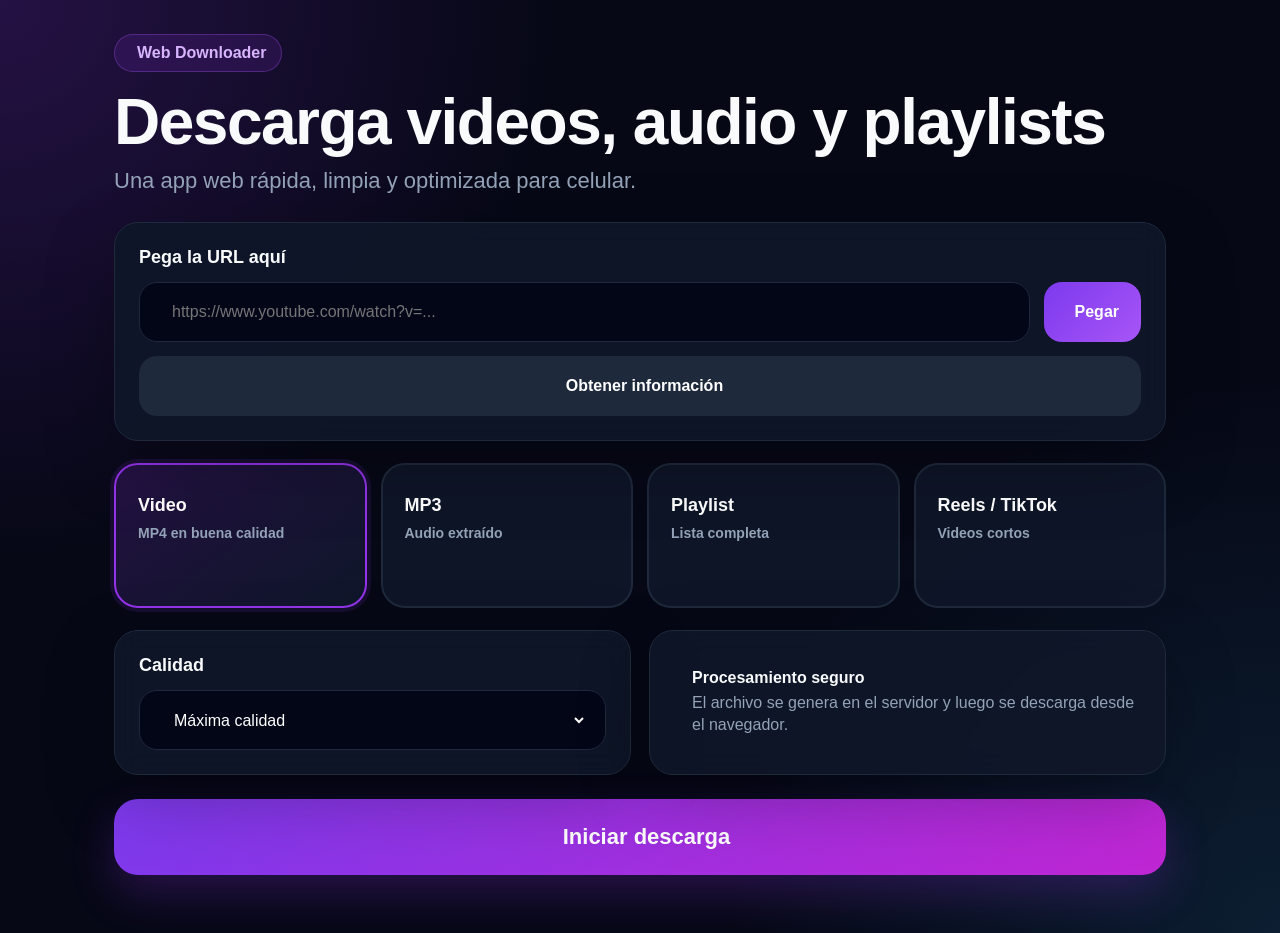
==== templates/index.html @ 56d2d72f "Add initial project structure with Flask, SocketIO, and eventlet support; implement video download f" ====
<!DOCTYPE html>
<html lang="es">
<head>
  <meta charset="UTF-8" />
  <meta name="viewport" content="width=device-width, initial-scale=1.0" />
  <title>MediaDrop</title>

  <link rel="stylesheet" href="/static/style.css" />

  <script src="https://unpkg.com/lucide@latest"></script>
  <script src="https://cdn.socket.io/4.7.5/socket.io.min.js"></script>
</head>

<body>
  <main class="app">
    <section class="hero">
      <div class="badge">
        <i data-lucide="zap"></i>
        Web Downloader
      </div>

      <h1>Descarga videos, audio y playlists</h1>
      <p>Una app web rápida, limpia y optimizada para celular.</p>
    </section>

    <section class="panel">
      <label>Pega la URL aquí</label>

      <div class="input-row">
        <div class="url-box">
          <i data-lucide="link"></i>
          <input id="url" type="text" placeholder="https://www.youtube.com/watch?v=..." />
        </div>

        <button class="paste-btn" onclick="pasteUrl()">
          <i data-lucide="clipboard"></i>
          Pegar
        </button>
      </div>

      <button class="preview-btn" onclick="loadInfo()">
        <i data-lucide="search"></i>
        Obtener información
      </button>
    </section>

    <section id="preview" class="preview hidden">
      <img id="thumbnail" src="" alt="Miniatura" />

      <div class="preview-info">
        <h2 id="videoTitle">Título del video</h2>

        <div class="meta">
          <span>
            <i data-lucide="user"></i>
            <span id="uploader">Canal</span>
          </span>

          <span>
            <i data-lucide="clock"></i>
            <span id="duration">Duración</span>
          </span>
        </div>
      </div>
    </section>

    <section class="types">
      <button class="type active" data-type="video">
        <i data-lucide="video"></i>
        <strong>Video</strong>
        <span>MP4 en buena calidad</span>
      </button>

      <button class="type" data-type="mp3">
        <i data-lucide="music"></i>
        <strong>MP3</strong>
        <span>Audio extraído</span>
      </button>

      <button class="type" data-type="playlist">
        <i data-lucide="list-video"></i>
        <strong>Playlist</strong>
        <span>Lista completa</span>
      </button>

      <button class="type" data-type="reels">
        <i data-lucide="smartphone"></i>
        <strong>Reels / TikTok</strong>
        <span>Videos cortos</span>
      </button>
    </section>

    <section class="settings-grid">
      <div class="panel small">
        <label>Calidad</label>

        <div class="select-wrap">
          <i data-lucide="sliders-horizontal"></i>
          <select id="quality">
            <option value="best">Máxima calidad</option>
            <option value="1080p">1080p</option>
            <option value="720p">720p</option>
            <option value="480p">480p</option>
          </select>
        </div>
      </div>

      <div class="panel small trust">
        <i data-lucide="shield-check"></i>
        <div>
          <strong>Procesamiento seguro</strong>
          <span>El archivo se genera en el servidor y luego se descarga desde el navegador.</span>
        </div>
      </div>
    </section>

    <button id="downloadBtn" class="download" onclick="startDownload()">
      <i data-lucide="download"></i>
      Iniciar descarga
    </button>

    <section id="progressBox" class="progress-box hidden">
      <div class="loader-ring">
        <svg viewBox="0 0 120 120">
          <circle class="bg" cx="60" cy="60" r="52"></circle>
          <circle id="ringProgress" class="progress" cx="60" cy="60" r="52"></circle>
        </svg>

        <span id="progressText">0%</span>
      </div>

      <div class="progress-content">
        <h3 id="statusText">Preparando descarga...</h3>

        <div class="bar">
          <div id="progressFill"></div>
        </div>

        <div class="download-stats">
          <span id="speedText">Velocidad: --</span>
          <span id="etaText">ETA: --</span>
        </div>
      </div>
    </section>

    <a id="downloadLink" class="download-link hidden" href="#">
      <i data-lucide="file-down"></i>
      Descargar archivo listo
    </a>
  </main>

  <script src="/static/script.js"></script>
</body>
</html>
---- static/style.css ----
* {
  box-sizing: border-box;
}

:root {
  --bg: #060816;
  --panel: #0f172a;
  --panel-2: #111827;
  --border: #1e293b;
  --text: #f8fafc;
  --muted: #94a3b8;
  --purple: #9333ea;
  --purple-2: #a855f7;
  --green: #22c55e;
  --pink: #ec4899;
  --blue: #38bdf8;
  --orange: #f59e0b;
}

body {
  margin: 0;
  min-height: 100vh;
  color: var(--text);
  font-family: -apple-system, BlinkMacSystemFont, "Segoe UI", sans-serif;
  background:
    radial-gradient(circle at top left, rgba(147, 51, 234, 0.22), transparent 35%),
    radial-gradient(circle at bottom right, rgba(56, 189, 248, 0.12), transparent 35%),
    var(--bg);
}

.app {
  width: min(1120px, 100%);
  margin: 0 auto;
  padding: 34px;
}

.hero {
  margin-bottom: 28px;
}

.badge {
  display: inline-flex;
  align-items: center;
  gap: 8px;
  color: #d8b4fe;
  background: rgba(147, 51, 234, 0.14);
  border: 1px solid rgba(168, 85, 247, 0.32);
  padding: 9px 14px;
  border-radius: 999px;
  font-weight: 800;
  margin-bottom: 18px;
}

.badge svg {
  width: 18px;
  height: 18px;
}

.hero h1 {
  font-size: clamp(34px, 7vw, 64px);
  line-height: 1;
  margin: 0 0 14px;
  letter-spacing: -1.5px;
}

.hero p {
  margin: 0;
  color: var(--muted);
  font-size: clamp(17px, 3vw, 22px);
}

.panel {
  background: rgba(15, 23, 42, 0.88);
  border: 1px solid var(--border);
  border-radius: 24px;
  padding: 24px;
  box-shadow: 0 24px 70px rgba(0, 0, 0, 0.26);
  backdrop-filter: blur(14px);
}

label {
  display: block;
  font-weight: 900;
  font-size: 18px;
  margin-bottom: 14px;
}

.input-row {
  display: grid;
  grid-template-columns: 1fr auto;
  gap: 14px;
}

.url-box,
.select-wrap {
  display: flex;
  align-items: center;
  gap: 12px;
  background: #020617;
  border: 1px solid var(--border);
  border-radius: 18px;
  padding: 0 18px;
  height: 60px;
}

.url-box svg,
.select-wrap svg {
  width: 22px;
  height: 22px;
  color: var(--muted);
  flex-shrink: 0;
}

input,
select {
  width: 100%;
  height: 100%;
  background: transparent;
  color: white;
  border: none;
  outline: none;
  font-size: 16px;
}

select {
  cursor: pointer;
}

button {
  border: none;
  color: white;
  cursor: pointer;
  font-weight: 900;
  transition: 0.2s ease;
}

button:hover {
  transform: translateY(-1px);
}

.paste-btn,
.preview-btn {
  display: inline-flex;
  align-items: center;
  justify-content: center;
  gap: 9px;
  border-radius: 18px;
  background: linear-gradient(135deg, #7c3aed, #a855f7);
  padding: 0 22px;
  min-height: 60px;
  font-size: 16px;
}

.preview-btn {
  width: 100%;
  margin-top: 14px;
  background: #1e293b;
}

.preview-btn:hover {
  background: #334155;
}

.preview {
  display: grid;
  grid-template-columns: 260px 1fr;
  gap: 22px;
  align-items: center;
  margin-top: 22px;
  margin-bottom: 22px;
  background: rgba(15, 23, 42, 0.88);
  border: 1px solid var(--border);
  border-radius: 24px;
  padding: 18px;
  animation: fadeUp 0.35s ease;
}

.preview img {
  width: 100%;
  aspect-ratio: 16 / 9;
  object-fit: cover;
  border-radius: 18px;
  background: #020617;
}

.preview h2 {
  font-size: clamp(22px, 4vw, 34px);
  line-height: 1.1;
  margin: 0 0 16px;
}

.meta {
  display: flex;
  flex-wrap: wrap;
  gap: 12px;
}

.meta span {
  display: inline-flex;
  align-items: center;
  gap: 8px;
  color: #cbd5e1;
  background: #111827;
  border: 1px solid var(--border);
  padding: 9px 12px;
  border-radius: 999px;
}

.meta svg {
  width: 17px;
  height: 17px;
}

.types {
  display: grid;
  grid-template-columns: repeat(4, 1fr);
  gap: 14px;
  margin: 22px 0;
}

.type {
  min-height: 145px;
  border-radius: 24px;
  background: rgba(15, 23, 42, 0.9);
  border: 2px solid var(--border);
  padding: 22px;
  text-align: left;
  display: flex;
  flex-direction: column;
  gap: 8px;
}

.type svg {
  width: 34px;
  height: 34px;
  color: var(--purple-2);
  margin-bottom: 8px;
}

.type strong {
  font-size: 18px;
}

.type span {
  color: var(--muted);
  font-size: 14px;
  line-height: 1.35;
}

.type.active {
  border-color: var(--purple);
  background: linear-gradient(145deg, rgba(147, 51, 234, 0.2), rgba(15, 23, 42, 0.95));
  box-shadow: 0 0 0 4px rgba(147, 51, 234, 0.12);
}

.settings-grid {
  display: grid;
  grid-template-columns: 1fr 1fr;
  gap: 18px;
}

.panel.small {
  margin: 0;
}

.trust {
  display: flex;
  align-items: center;
  gap: 18px;
}

.trust > svg {
  width: 42px;
  height: 42px;
  color: var(--green);
  flex-shrink: 0;
}

.trust strong,
.trust span {
  display: block;
}

.trust span {
  color: var(--muted);
  margin-top: 5px;
  line-height: 1.4;
}

.download {
  width: 100%;
  height: 76px;
  margin: 24px 0;
  border-radius: 24px;
  background: linear-gradient(135deg, #7c3aed, #c026d3);
  font-size: 22px;
  display: flex;
  align-items: center;
  justify-content: center;
  gap: 13px;
  box-shadow: 0 18px 45px rgba(147, 51, 234, 0.24);
}

.download:disabled {
  opacity: 0.68;
  cursor: not-allowed;
  transform: none;
}

.download svg {
  width: 27px;
  height: 27px;
}

.progress-box {
  display: grid;
  grid-template-columns: 140px 1fr;
  gap: 22px;
  align-items: center;
  background: rgba(15, 23, 42, 0.9);
  border: 1px solid var(--border);
  border-radius: 28px;
  padding: 24px;
  animation: fadeUp 0.35s ease;
}

.loader-ring {
  position: relative;
  width: 126px;
  height: 126px;
}

.loader-ring svg {
  width: 126px;
  height: 126px;
  transform: rotate(-90deg);
}

.loader-ring circle {
  fill: none;
  stroke-width: 10;
}

.loader-ring .bg {
  stroke: #1e293b;
}

.loader-ring .progress {
  stroke: var(--purple-2);
  stroke-linecap: round;
  stroke-dasharray: 326;
  stroke-dashoffset: 326;
  transition: stroke-dashoffset 0.25s ease;
}

.loader-ring span {
  position: absolute;
  inset: 0;
  display: grid;
  place-items: center;
  font-weight: 900;
  font-size: 22px;
}

.progress-content h3 {
  margin: 0 0 16px;
  font-size: 22px;
}

.bar {
  height: 16px;
  background: #1e293b;
  border-radius: 999px;
  overflow: hidden;
}

#progressFill {
  height: 100%;
  width: 0%;
  background: linear-gradient(135deg, #9333ea, #ec4899);
  transition: width 0.25s ease;
}

.download-stats {
  display: flex;
  justify-content: space-between;
  gap: 12px;
  color: var(--muted);
  margin-top: 14px;
  font-size: 14px;
}

.download-link {
  display: flex;
  align-items: center;
  justify-content: center;
  gap: 11px;
  margin-top: 22px;
  padding: 20px;
  border-radius: 22px;
  color: white;
  text-decoration: none;
  background: linear-gradient(135deg, #16a34a, #22c55e);
  font-weight: 900;
  font-size: 18px;
}

.hidden {
  display: none !important;
}

@keyframes fadeUp {
  from {
    opacity: 0;
    transform: translateY(14px);
  }

  to {
    opacity: 1;
    transform: translateY(0);
  }
}

@media (max-width: 850px) {
  .app {
    padding: 22px;
  }

  .input-row {
    grid-template-columns: 1fr;
  }

  .types {
    grid-template-columns: 1fr 1fr;
  }

  .settings-grid {
    grid-template-columns: 1fr;
  }

  .preview {
    grid-template-columns: 1fr;
  }

  .progress-box {
    grid-template-columns: 1fr;
    text-align: center;
  }

  .loader-ring {
    margin: 0 auto;
  }

  .download-stats {
    flex-direction: column;
  }
}

@media (max-width: 520px) {
  .types {
    grid-template-columns: 1fr;
  }

  .panel {
    padding: 18px;
  }

  .download {
    height: 68px;
    font-size: 19px;
  }
}
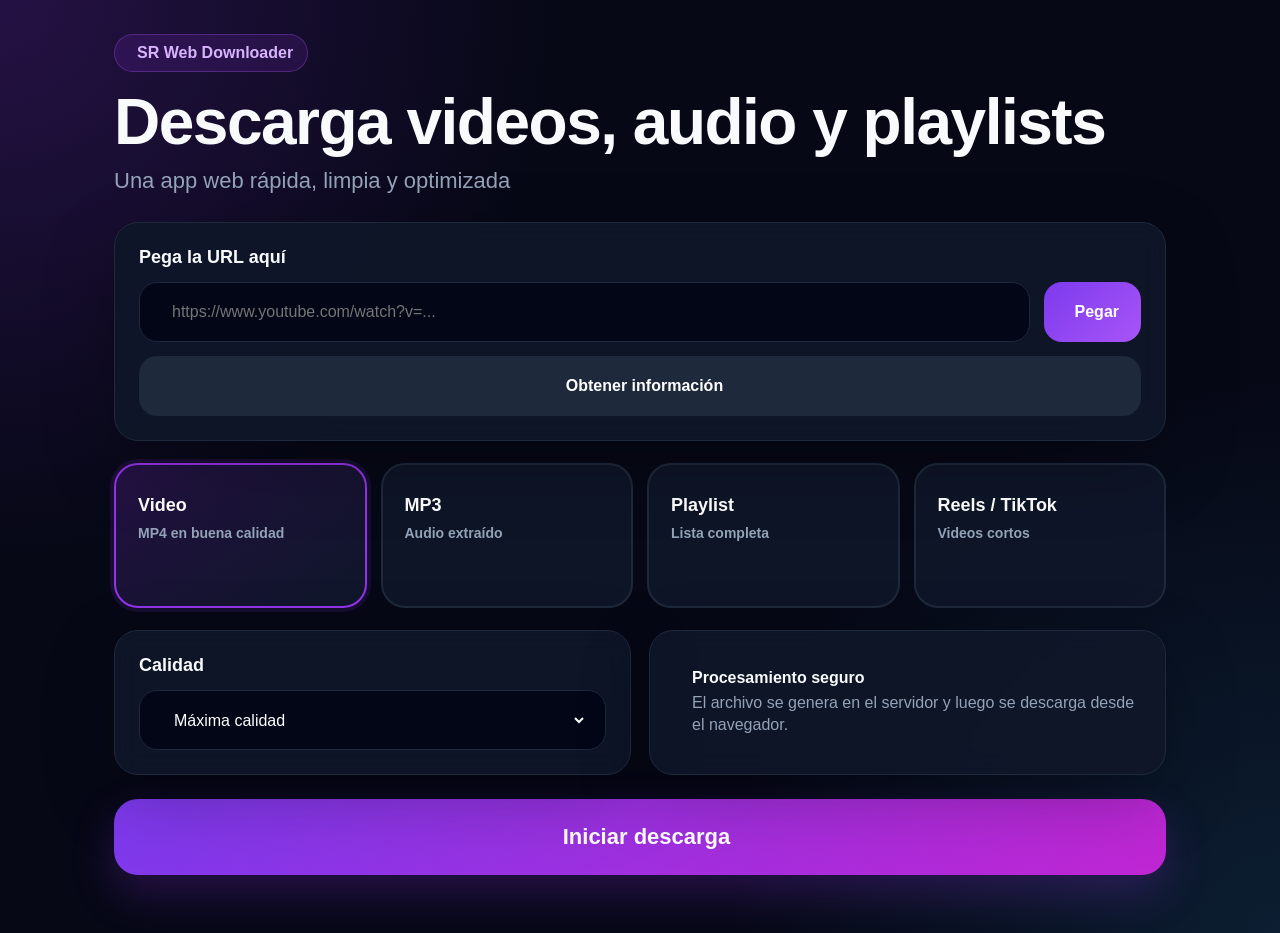
==== commit 6ccf14c8: "Update title and hero section text to reflect application name" ====
--- a/templates/index.html
+++ b/templates/index.html
@@ -3,7 +3,7 @@
 <head>
   <meta charset="UTF-8" />
   <meta name="viewport" content="width=device-width, initial-scale=1.0" />
-  <title>MediaDrop</title>
+  <title>SR Web Downloader</title>
 
   <link rel="stylesheet" href="/static/style.css" />
 
@@ -16,11 +16,11 @@
     <section class="hero">
       <div class="badge">
         <i data-lucide="zap"></i>
-        Web Downloader
+        SR Web Downloader
       </div>
 
       <h1>Descarga videos, audio y playlists</h1>
-      <p>Una app web rápida, limpia y optimizada para celular.</p>
+      <p>Una app web rápida, limpia y optimizada</p>
     </section>
 
     <section class="panel">
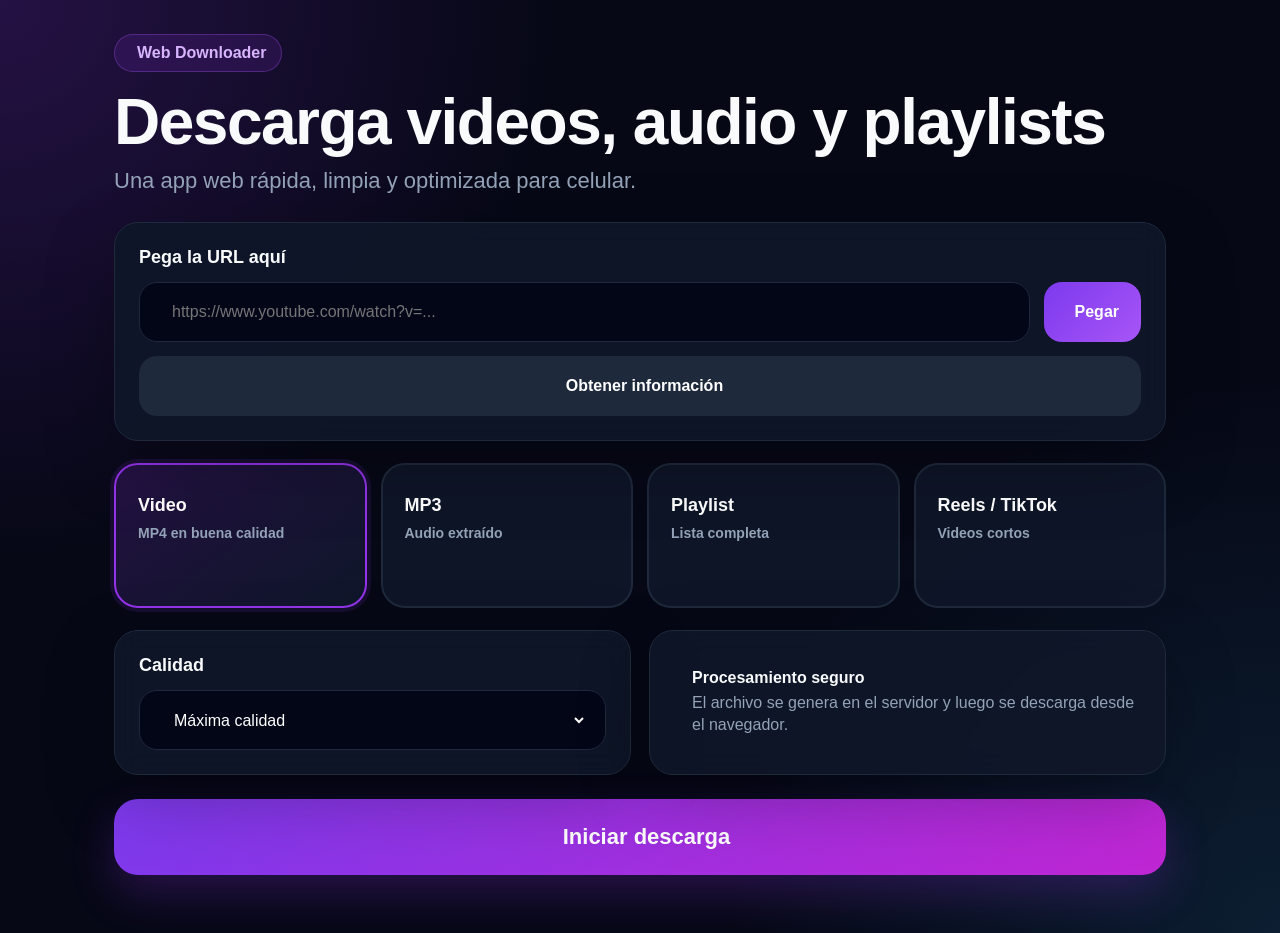
==== commit 29a9914b: "Add custom validation modals" ====
--- a/templates/index.html
+++ b/templates/index.html
@@ -3,10 +3,9 @@
 <head>
   <meta charset="UTF-8" />
   <meta name="viewport" content="width=device-width, initial-scale=1.0" />
-  <title>SR Web Downloader</title>
+  <title>MediaDrop</title>
 
   <link rel="stylesheet" href="/static/style.css" />
-
   <script src="https://unpkg.com/lucide@latest"></script>
   <script src="https://cdn.socket.io/4.7.5/socket.io.min.js"></script>
 </head>
@@ -16,11 +15,11 @@
     <section class="hero">
       <div class="badge">
         <i data-lucide="zap"></i>
-        SR Web Downloader
+        Web Downloader
       </div>
 
       <h1>Descarga videos, audio y playlists</h1>
-      <p>Una app web rápida, limpia y optimizada</p>
+      <p>Una app web rápida, limpia y optimizada para celular.</p>
     </section>
 
     <section class="panel">
@@ -147,6 +146,21 @@
       <i data-lucide="file-down"></i>
       Descargar archivo listo
     </a>
+
+    <div id="modalOverlay" class="modal-overlay hidden">
+      <div class="modal">
+        <div id="modalIcon" class="modal-icon">
+          <i data-lucide="info"></i>
+        </div>
+
+        <h3 id="modalTitle">Título</h3>
+        <p id="modalMessage">Mensaje</p>
+
+        <button onclick="closeModal()" class="modal-btn">
+          Aceptar
+        </button>
+      </div>
+    </div>
   </main>
 
   <script src="/static/script.js"></script>
--- a/static/style.css
+++ b/static/style.css
@@ -469,4 +469,99 @@
     height: 68px;
     font-size: 19px;
   }
+}
+
+.modal-overlay {
+  position: fixed;
+  inset: 0;
+  background: rgba(2, 6, 23, 0.72);
+  backdrop-filter: blur(10px);
+  display: grid;
+  place-items: center;
+  z-index: 9999;
+  padding: 22px;
+  animation: fadeIn 0.2s ease;
+}
+
+.modal {
+  width: min(420px, 100%);
+  background: #0f172a;
+  border: 1px solid #334155;
+  border-radius: 28px;
+  padding: 28px;
+  text-align: center;
+  box-shadow: 0 30px 90px rgba(0, 0, 0, 0.45);
+  animation: popIn 0.22s ease;
+}
+
+.modal-icon {
+  width: 68px;
+  height: 68px;
+  margin: 0 auto 18px;
+  border-radius: 22px;
+  display: grid;
+  place-items: center;
+  background: rgba(147, 51, 234, 0.16);
+  color: #a855f7;
+}
+
+.modal-icon.success {
+  background: rgba(34, 197, 94, 0.16);
+  color: #22c55e;
+}
+
+.modal-icon.error {
+  background: rgba(239, 68, 68, 0.16);
+  color: #ef4444;
+}
+
+.modal-icon.warning {
+  background: rgba(245, 158, 11, 0.16);
+  color: #f59e0b;
+}
+
+.modal-icon svg {
+  width: 34px;
+  height: 34px;
+}
+
+.modal h3 {
+  margin: 0 0 10px;
+  font-size: 24px;
+}
+
+.modal p {
+  margin: 0 0 24px;
+  color: #cbd5e1;
+  line-height: 1.5;
+}
+
+.modal-btn {
+  width: 100%;
+  height: 54px;
+  border-radius: 16px;
+  background: linear-gradient(135deg, #7c3aed, #a855f7);
+  color: white;
+  font-size: 16px;
+  font-weight: 900;
+}
+
+@keyframes fadeIn {
+  from {
+    opacity: 0;
+  }
+  to {
+    opacity: 1;
+  }
+}
+
+@keyframes popIn {
+  from {
+    opacity: 0;
+    transform: scale(0.94) translateY(12px);
+  }
+  to {
+    opacity: 1;
+    transform: scale(1) translateY(0);
+  }
 }
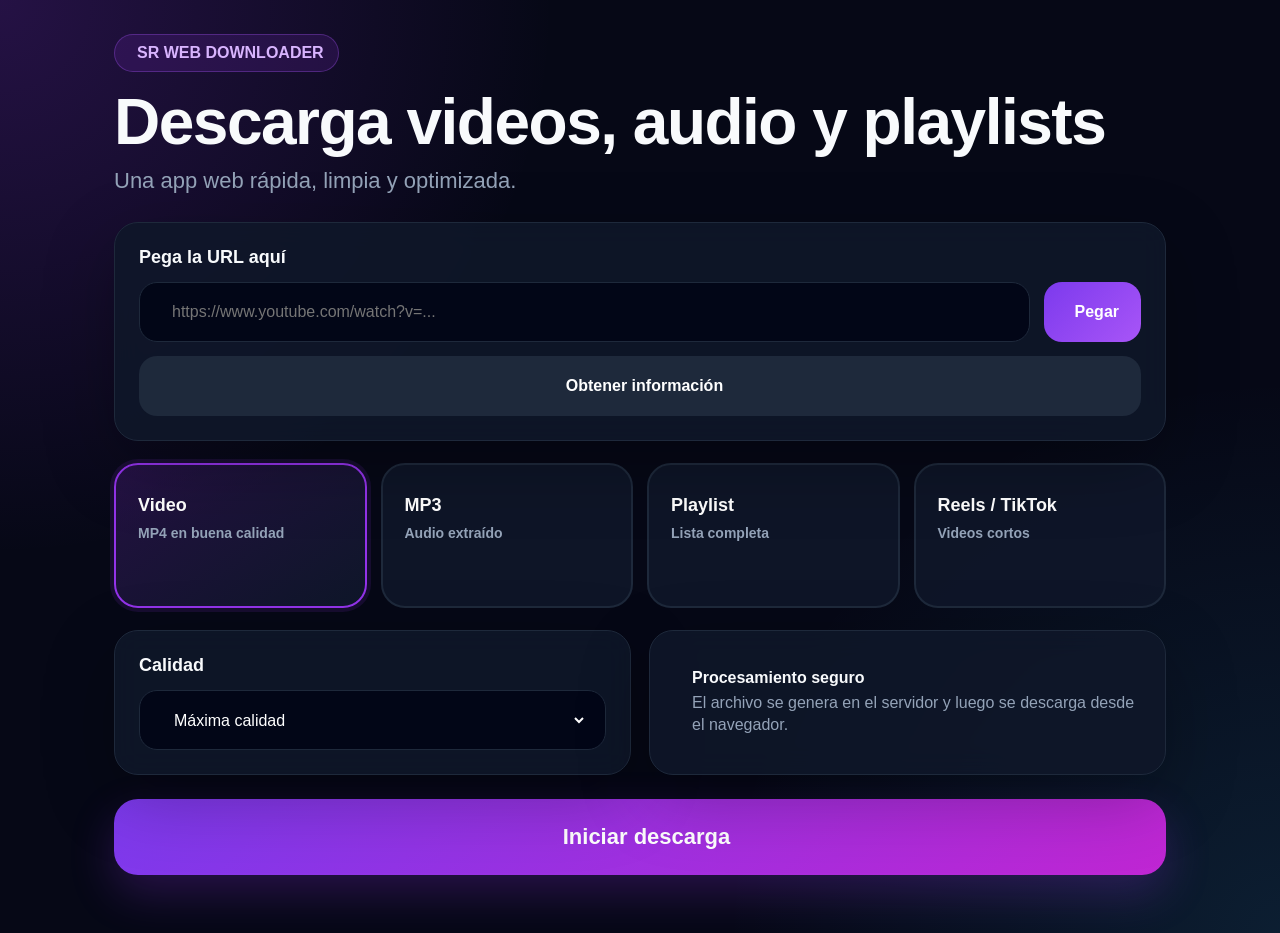
==== commit 053f1c27: "Update title and hero section text to reflect application branding" ====
--- a/templates/index.html
+++ b/templates/index.html
@@ -3,7 +3,7 @@
 <head>
   <meta charset="UTF-8" />
   <meta name="viewport" content="width=device-width, initial-scale=1.0" />
-  <title>MediaDrop</title>
+  <title>SR WEB DOWNLOADER</title>
 
   <link rel="stylesheet" href="/static/style.css" />
   <script src="https://unpkg.com/lucide@latest"></script>
@@ -15,11 +15,11 @@
     <section class="hero">
       <div class="badge">
         <i data-lucide="zap"></i>
-        Web Downloader
+        SR WEB DOWNLOADER
       </div>
 
       <h1>Descarga videos, audio y playlists</h1>
-      <p>Una app web rápida, limpia y optimizada para celular.</p>
+      <p>Una app web rápida, limpia y optimizada.</p>
     </section>
 
     <section class="panel">
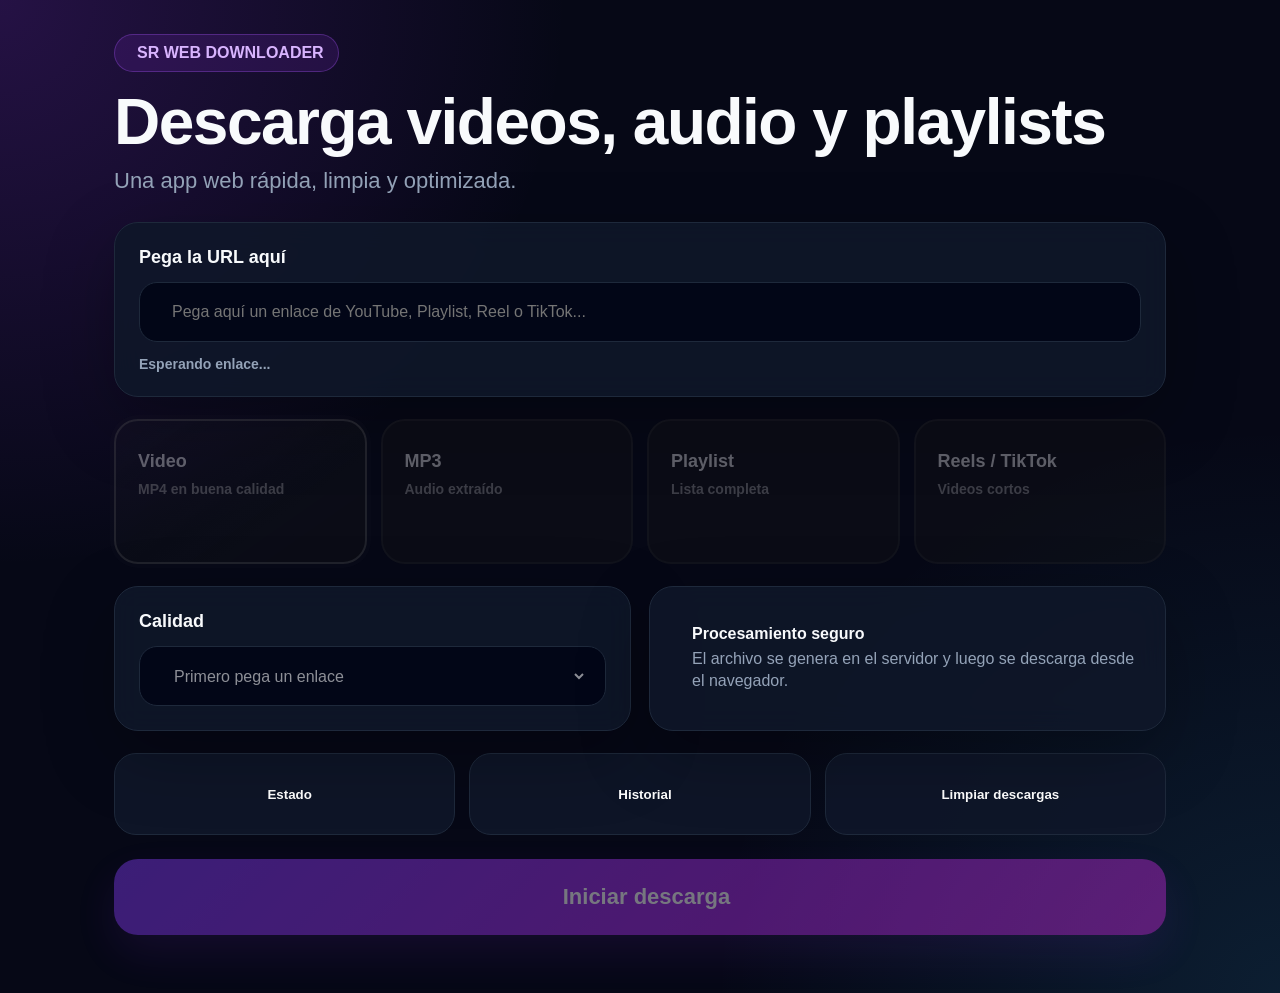
==== commit 90da6e87: "feat: add login functionality and enhance download features - Introduced a login page with PIN authe" ====
--- a/templates/index.html
+++ b/templates/index.html
@@ -25,26 +25,27 @@
     <section class="panel">
       <label>Pega la URL aquí</label>
 
-      <div class="input-row">
+      <div class="input-row single">
         <div class="url-box">
           <i data-lucide="link"></i>
-          <input id="url" type="text" placeholder="https://www.youtube.com/watch?v=..." />
-        </div>
-
-        <button class="paste-btn" onclick="pasteUrl()">
-          <i data-lucide="clipboard"></i>
-          Pegar
-        </button>
-      </div>
-
-      <button class="preview-btn" onclick="loadInfo()">
-        <i data-lucide="search"></i>
-        Obtener información
-      </button>
+          <input id="url" type="text" placeholder="Pega aquí un enlace de YouTube, Playlist, Reel o TikTok..." />
+        </div>
+      </div>
+
+      <div id="autoInfoStatus" class="auto-info-status">
+        Esperando enlace...
+      </div>
     </section>
 
     <section id="preview" class="preview hidden">
-      <img id="thumbnail" src="" alt="Miniatura" />
+      <div id="thumbnailBox" class="thumbnail-box">
+        <img id="thumbnail" src="" alt="Miniatura" />
+
+        <div id="platformFallback" class="platform-fallback hidden">
+          <i id="platformIcon" data-lucide="video"></i>
+          <span id="platformLabel">Video</span>
+        </div>
+      </div>
 
       <div class="preview-info">
         <h2 id="videoTitle">Título del video</h2>
@@ -64,25 +65,25 @@
     </section>
 
     <section class="types">
-      <button class="type active" data-type="video">
+      <button class="type active" data-type="video" disabled>
         <i data-lucide="video"></i>
         <strong>Video</strong>
         <span>MP4 en buena calidad</span>
       </button>
 
-      <button class="type" data-type="mp3">
+      <button class="type" data-type="mp3" disabled>
         <i data-lucide="music"></i>
         <strong>MP3</strong>
         <span>Audio extraído</span>
       </button>
 
-      <button class="type" data-type="playlist">
+      <button class="type" data-type="playlist" disabled>
         <i data-lucide="list-video"></i>
         <strong>Playlist</strong>
         <span>Lista completa</span>
       </button>
 
-      <button class="type" data-type="reels">
+      <button class="type" data-type="reels" disabled>
         <i data-lucide="smartphone"></i>
         <strong>Reels / TikTok</strong>
         <span>Videos cortos</span>
@@ -95,11 +96,8 @@
 
         <div class="select-wrap">
           <i data-lucide="sliders-horizontal"></i>
-          <select id="quality">
-            <option value="best">Máxima calidad</option>
-            <option value="1080p">1080p</option>
-            <option value="720p">720p</option>
-            <option value="480p">480p</option>
+          <select id="quality" disabled>
+            <option value="">Primero pega un enlace</option>
           </select>
         </div>
       </div>
@@ -113,7 +111,61 @@
       </div>
     </section>
 
-    <button id="downloadBtn" class="download" onclick="startDownload()">
+    <section class="tools-grid">
+      <button class="tool-btn" onclick="loadStatus()">
+        <i data-lucide="activity"></i>
+        Estado
+      </button>
+
+      <button class="tool-btn" onclick="loadHistory()">
+        <i data-lucide="history"></i>
+        Historial
+      </button>
+
+      <button class="tool-btn" onclick="clearDownloads()">
+        <i data-lucide="trash-2"></i>
+        Limpiar descargas
+      </button>
+    </section>
+
+    <section id="statusPanel" class="panel hidden">
+      <label>Estado del servidor</label>
+
+      <div class="status-grid">
+        <div class="status-item">
+          <strong>yt-dlp</strong>
+          <span id="statusYtdlp">--</span>
+        </div>
+
+        <div class="status-item">
+          <strong>FFmpeg</strong>
+          <span id="statusFfmpeg">--</span>
+        </div>
+
+        <div class="status-item">
+          <strong>Carpeta</strong>
+          <span id="statusFolder">--</span>
+        </div>
+
+        <div class="status-item">
+          <strong>Archivos</strong>
+          <span id="statusFiles">--</span>
+        </div>
+      </div>
+    </section>
+
+    <section id="historyPanel" class="panel hidden">
+      <label>Historial</label>
+
+      <div id="historyList" class="history-list"></div>
+
+      <button class="preview-btn" onclick="clearHistory()">
+        <i data-lucide="trash"></i>
+        Limpiar historial
+      </button>
+    </section>
+
+    <button id="downloadBtn" class="download" onclick="startDownload()" disabled>
       <i data-lucide="download"></i>
       Iniciar descarga
     </button>
@@ -142,10 +194,20 @@
       </div>
     </section>
 
-    <a id="downloadLink" class="download-link hidden" href="#">
-      <i data-lucide="file-down"></i>
-      Descargar archivo listo
-    </a>
+   <section id="readyCard" class="ready-card hidden">
+      <h3>Archivo listo</h3>
+      <p id="readyFileInfo">Tu archivo ya está preparado.</p>
+
+      <div class="ready-actions">
+        <a id="downloadLink" href="#">
+          Descargar archivo
+        </a>
+
+        <button onclick="newDownload()">
+          Nueva descarga
+        </button>
+      </div>
+    </section>
 
     <div id="modalOverlay" class="modal-overlay hidden">
       <div class="modal">
--- a/static/style.css
+++ b/static/style.css
@@ -564,4 +564,435 @@
     opacity: 1;
     transform: scale(1) translateY(0);
   }
+}
+
+.login-screen {
+  min-height: 100vh;
+  display: grid;
+  place-items: center;
+  padding: 24px;
+}
+
+.login-card {
+  width: min(430px, 100%);
+  background: rgba(15, 23, 42, 0.92);
+  border: 1px solid var(--border);
+  border-radius: 30px;
+  padding: 32px;
+  text-align: center;
+  box-shadow: 0 30px 90px rgba(0, 0, 0, 0.45);
+}
+
+.login-icon {
+  width: 74px;
+  height: 74px;
+  margin: 0 auto 18px;
+  border-radius: 24px;
+  display: grid;
+  place-items: center;
+  background: rgba(147, 51, 234, 0.16);
+  color: var(--purple-2);
+}
+
+.login-icon svg {
+  width: 36px;
+  height: 36px;
+}
+
+.login-card h1 {
+  margin: 0 0 8px;
+  font-size: 38px;
+}
+
+.login-card p {
+  color: var(--muted);
+  margin: 0 0 24px;
+}
+
+.login-card input {
+  width: 100%;
+  height: 58px;
+  background: #020617;
+  color: white;
+  border: 1px solid var(--border);
+  border-radius: 18px;
+  padding: 0 18px;
+  font-size: 18px;
+  text-align: center;
+  margin-bottom: 16px;
+}
+
+.login-btn {
+  width: 100%;
+  height: 58px;
+  border-radius: 18px;
+  background: linear-gradient(135deg, #7c3aed, #a855f7);
+  color: white;
+  font-weight: 900;
+  font-size: 17px;
+  display: inline-flex;
+  align-items: center;
+  justify-content: center;
+  gap: 10px;
+}
+
+.login-hint {
+  display: block;
+  margin-top: 16px;
+  color: #64748b;
+  font-size: 13px;
+}
+
+.tools-grid {
+  display: grid;
+  grid-template-columns: repeat(3, 1fr);
+  gap: 14px;
+  margin: 22px 0;
+}
+
+.tool-btn {
+  min-height: 82px;
+  border-radius: 22px;
+  background: rgba(15, 23, 42, 0.9);
+  border: 1px solid var(--border);
+  color: white;
+  padding: 16px;
+  display: flex;
+  align-items: center;
+  justify-content: center;
+  gap: 10px;
+  font-weight: 900;
+}
+
+.tool-btn:hover {
+  background: #111827;
+}
+
+.status-grid {
+  display: grid;
+  grid-template-columns: repeat(4, 1fr);
+  gap: 10px;
+}
+
+.status-item {
+  background: #020617;
+  border: 1px solid var(--border);
+  border-radius: 18px;
+  padding: 14px;
+}
+
+.status-item strong {
+  display: block;
+  font-size: 13px;
+  color: var(--muted);
+  margin-bottom: 6px;
+}
+
+.status-ok {
+  color: #22c55e;
+  font-weight: 900;
+}
+
+.status-bad {
+  color: #ef4444;
+  font-weight: 900;
+}
+
+.history-list {
+  display: grid;
+  gap: 12px;
+}
+
+.history-item {
+  background: #020617;
+  border: 1px solid var(--border);
+  border-radius: 18px;
+  padding: 16px;
+}
+
+.history-item strong {
+  display: block;
+  margin-bottom: 8px;
+}
+
+.history-meta {
+  color: var(--muted);
+  font-size: 13px;
+  line-height: 1.5;
+}
+
+.ready-card {
+  margin-top: 22px;
+  background: rgba(34, 197, 94, 0.12);
+  border: 1px solid rgba(34, 197, 94, 0.35);
+  border-radius: 24px;
+  padding: 22px;
+  animation: fadeUp 0.3s ease;
+}
+
+.ready-card h3 {
+  margin: 0 0 8px;
+}
+
+.ready-card p {
+  margin: 0 0 16px;
+  color: #bbf7d0;
+}
+
+.ready-actions {
+  display: grid;
+  grid-template-columns: 1fr 1fr;
+  gap: 12px;
+}
+
+.ready-actions a,
+.ready-actions button {
+  height: 54px;
+  border-radius: 16px;
+  display: grid;
+  place-items: center;
+  text-decoration: none;
+  color: white;
+  font-weight: 900;
+}
+
+.ready-actions a {
+  background: #22c55e;
+}
+
+.ready-actions button {
+  background: #1e293b;
+}
+
+@media (max-width: 850px) {
+  .tools-grid,
+  .status-grid {
+    grid-template-columns: 1fr;
+  }
+
+  .ready-actions {
+    grid-template-columns: 1fr;
+  }
+}
+
+#statusPanel {
+  margin-bottom: 22px;
+}
+
+#historyPanel {
+  margin-top: 22px;
+  margin-bottom: 22px;
+}
+
+#statusPanel,
+#historyPanel {
+  animation: fadeUp 0.25s ease;
+}
+
+.input-row.single {
+  grid-template-columns: 1fr;
+}
+
+.auto-info-status {
+  margin-top: 14px;
+  color: var(--muted);
+  font-size: 14px;
+  font-weight: 700;
+}
+
+.auto-info-status.loading {
+  color: #a855f7;
+}
+
+.auto-info-status.success {
+  color: #22c55e;
+}
+
+.auto-info-status.error {
+  color: #ef4444;
+}
+
+.type:disabled {
+  opacity: 0.35;
+  cursor: not-allowed;
+  filter: grayscale(1);
+}
+
+.type:disabled:hover {
+  transform: none;
+}
+
+.download:disabled {
+  opacity: 0.45;
+  cursor: not-allowed;
+}
+
+select:disabled {
+  opacity: 0.55;
+  cursor: not-allowed;
+}
+
+.thumbnail-empty {
+  background:
+    linear-gradient(135deg, rgba(147, 51, 234, 0.22), rgba(56, 189, 248, 0.12)),
+    #020617;
+  position: relative;
+}
+
+.thumbnail-empty::after {
+  content: "Sin miniatura";
+  color: #94a3b8;
+}
+
+.preview img.thumbnail-empty {
+  background:
+    linear-gradient(135deg, rgba(147, 51, 234, 0.22), rgba(56, 189, 248, 0.12)),
+    #020617;
+  object-fit: contain;
+}
+
+.thumbnail-box {
+  width: 100%;
+  aspect-ratio: 16 / 9;
+  border-radius: 18px;
+  overflow: hidden;
+  background: #020617;
+  border: 1px solid var(--border);
+  position: relative;
+}
+
+.thumbnail-box img {
+  width: 100%;
+  height: 100%;
+  object-fit: cover;
+}
+
+.platform-fallback {
+  width: 100%;
+  height: 100%;
+  display: grid;
+  place-items: center;
+  text-align: center;
+  gap: 10px;
+  padding: 18px;
+}
+
+.platform-fallback svg {
+  width: 58px;
+  height: 58px;
+}
+
+.platform-fallback span {
+  display: block;
+  font-weight: 900;
+  font-size: 18px;
+}
+
+.platform-fallback.tiktok {
+  background:
+    radial-gradient(circle at 25% 25%, rgba(56, 189, 248, 0.28), transparent 35%),
+    radial-gradient(circle at 75% 75%, rgba(236, 72, 153, 0.28), transparent 35%),
+    #020617;
+  color: #ffffff;
+}
+
+.platform-fallback.instagram {
+  background:
+    radial-gradient(circle at 20% 20%, rgba(245, 158, 11, 0.35), transparent 34%),
+    radial-gradient(circle at 80% 30%, rgba(236, 72, 153, 0.35), transparent 35%),
+    radial-gradient(circle at 50% 85%, rgba(147, 51, 234, 0.35), transparent 36%),
+    #020617;
+  color: #ffffff;
+}
+
+.platform-fallback.youtube,
+.platform-fallback.youtube_shorts,
+.platform-fallback.youtube_music {
+  background:
+    radial-gradient(circle at 50% 50%, rgba(239, 68, 68, 0.24), transparent 45%),
+    #020617;
+  color: #ffffff;
+}
+
+.platform-fallback.generic {
+  background:
+    linear-gradient(135deg, rgba(147, 51, 234, 0.25), rgba(56, 189, 248, 0.16)),
+    #020617;
+  color: #ffffff;
+}
+
+.thumbnail-box {
+  width: 100%;
+  aspect-ratio: 16 / 9;
+  border-radius: 18px;
+  overflow: hidden;
+  background: #020617;
+  border: 1px solid var(--border);
+  position: relative;
+}
+
+.thumbnail-box img {
+  width: 100%;
+  height: 100%;
+  object-fit: cover;
+  display: block;
+}
+
+/* Evita que el ícono de imagen rota aparezca */
+.thumbnail-box img.hidden {
+  display: none !important;
+}
+
+.platform-fallback {
+  width: 100%;
+  height: 100%;
+  display: grid;
+  place-items: center;
+  text-align: center;
+  gap: 10px;
+  padding: 18px;
+}
+
+.platform-fallback svg {
+  width: 58px;
+  height: 58px;
+}
+
+.platform-fallback span {
+  display: block;
+  font-weight: 900;
+  font-size: 18px;
+}
+
+.platform-fallback.instagram {
+  background:
+    radial-gradient(circle at 20% 20%, rgba(245, 158, 11, 0.35), transparent 34%),
+    radial-gradient(circle at 80% 30%, rgba(236, 72, 153, 0.35), transparent 35%),
+    radial-gradient(circle at 50% 85%, rgba(147, 51, 234, 0.35), transparent 36%),
+    #020617;
+  color: #ffffff;
+}
+
+.platform-fallback.tiktok {
+  background:
+    radial-gradient(circle at 25% 25%, rgba(56, 189, 248, 0.28), transparent 35%),
+    radial-gradient(circle at 75% 75%, rgba(236, 72, 153, 0.28), transparent 35%),
+    #020617;
+  color: #ffffff;
+}
+
+.platform-fallback.youtube,
+.platform-fallback.youtube_shorts,
+.platform-fallback.youtube_music {
+  background:
+    radial-gradient(circle at 50% 50%, rgba(239, 68, 68, 0.24), transparent 45%),
+    #020617;
+  color: #ffffff;
+}
+
+.platform-fallback.generic {
+  background:
+    linear-gradient(135deg, rgba(147, 51, 234, 0.25), rgba(56, 189, 248, 0.16)),
+    #020617;
+  color: #ffffff;
 }
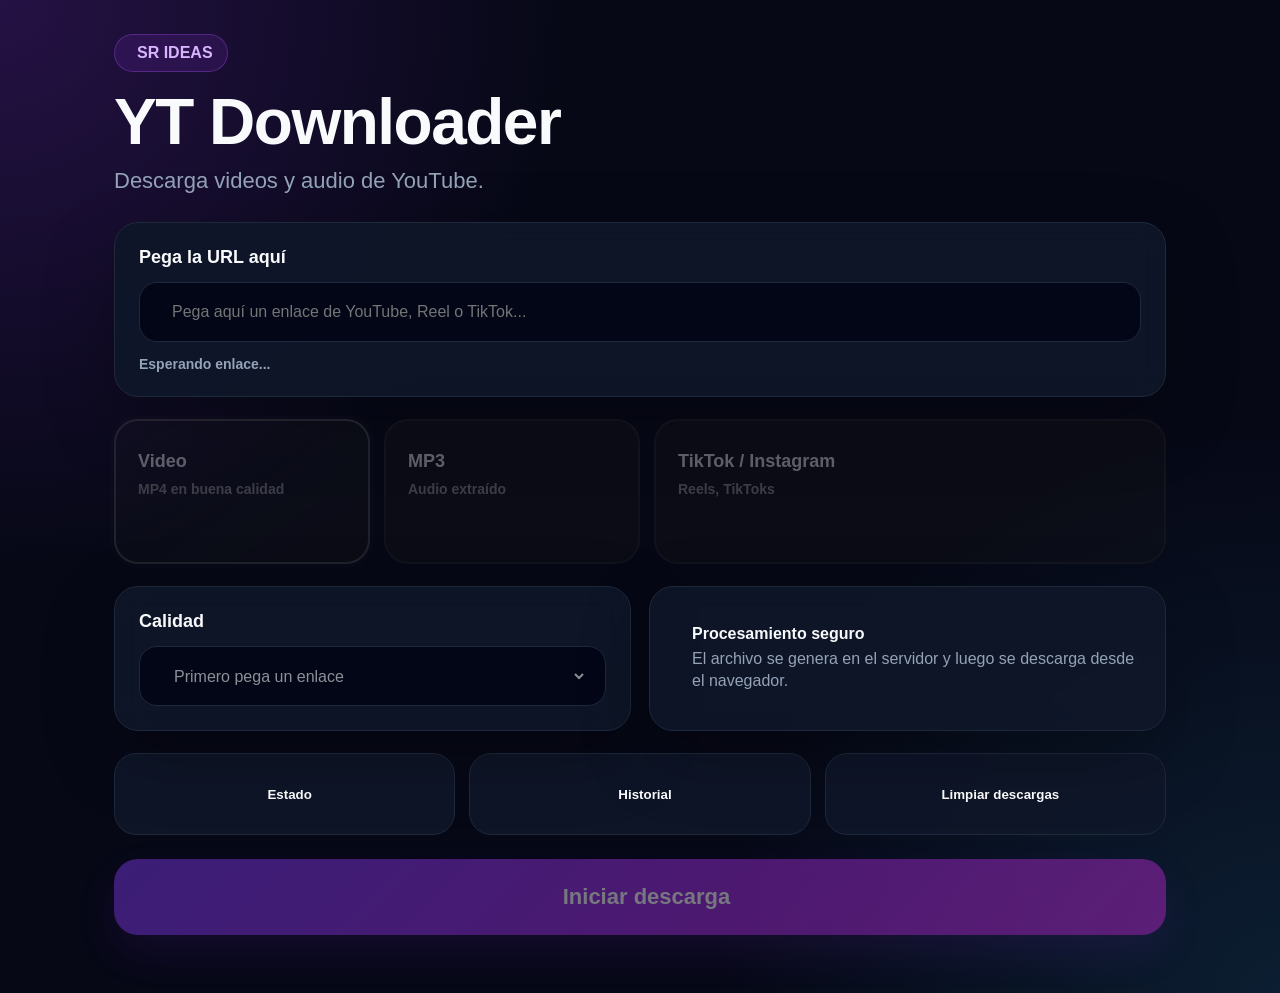
==== commit a6af6853: "feat: update UI elements and improve allowed types handling" ====
--- a/templates/index.html
+++ b/templates/index.html
@@ -3,7 +3,7 @@
 <head>
   <meta charset="UTF-8" />
   <meta name="viewport" content="width=device-width, initial-scale=1.0" />
-  <title>SR WEB DOWNLOADER</title>
+  <title>SR IDEAS | WEB DOWNLOADER</title>
 
   <link rel="stylesheet" href="/static/style.css" />
   <script src="https://unpkg.com/lucide@latest"></script>
@@ -15,11 +15,11 @@
     <section class="hero">
       <div class="badge">
         <i data-lucide="zap"></i>
-        SR WEB DOWNLOADER
-      </div>
-
-      <h1>Descarga videos, audio y playlists</h1>
-      <p>Una app web rápida, limpia y optimizada.</p>
+        SR IDEAS
+      </div>
+
+      <h1>YT Downloader</h1>
+      <p>Descarga videos y audio de YouTube.</p>
     </section>
 
     <section class="panel">
@@ -28,7 +28,7 @@
       <div class="input-row single">
         <div class="url-box">
           <i data-lucide="link"></i>
-          <input id="url" type="text" placeholder="Pega aquí un enlace de YouTube, Playlist, Reel o TikTok..." />
+          <input id="url" type="text" placeholder="Pega aquí un enlace de YouTube, Reel o TikTok..." />
         </div>
       </div>
 
@@ -77,16 +77,10 @@
         <span>Audio extraído</span>
       </button>
 
-      <button class="type" data-type="playlist" disabled>
-        <i data-lucide="list-video"></i>
-        <strong>Playlist</strong>
-        <span>Lista completa</span>
-      </button>
-
-      <button class="type" data-type="reels" disabled>
+      <button class="type type-wide" data-type="reels" disabled>
         <i data-lucide="smartphone"></i>
-        <strong>Reels / TikTok</strong>
-        <span>Videos cortos</span>
+        <strong>TikTok / Instagram</strong>
+        <span>Reels, TikToks</span>
       </button>
     </section>
 
--- a/static/style.css
+++ b/static/style.css
@@ -213,7 +213,7 @@
 
 .types {
   display: grid;
-  grid-template-columns: repeat(4, 1fr);
+  grid-template-columns: 1fr 1fr 2fr;
   gap: 14px;
   margin: 22px 0;
 }
@@ -995,4 +995,28 @@
     linear-gradient(135deg, rgba(147, 51, 234, 0.25), rgba(56, 189, 248, 0.16)),
     #020617;
   color: #ffffff;
+}
+
+.type-wide {
+  min-width: 0;
+}
+
+@media (max-width: 850px) {
+  .types {
+    grid-template-columns: 1fr 1fr;
+  }
+
+  .type-wide {
+    grid-column: span 2;
+  }
+}
+
+@media (max-width: 520px) {
+  .types {
+    grid-template-columns: 1fr;
+  }
+
+  .type-wide {
+    grid-column: span 1;
+  }
 }
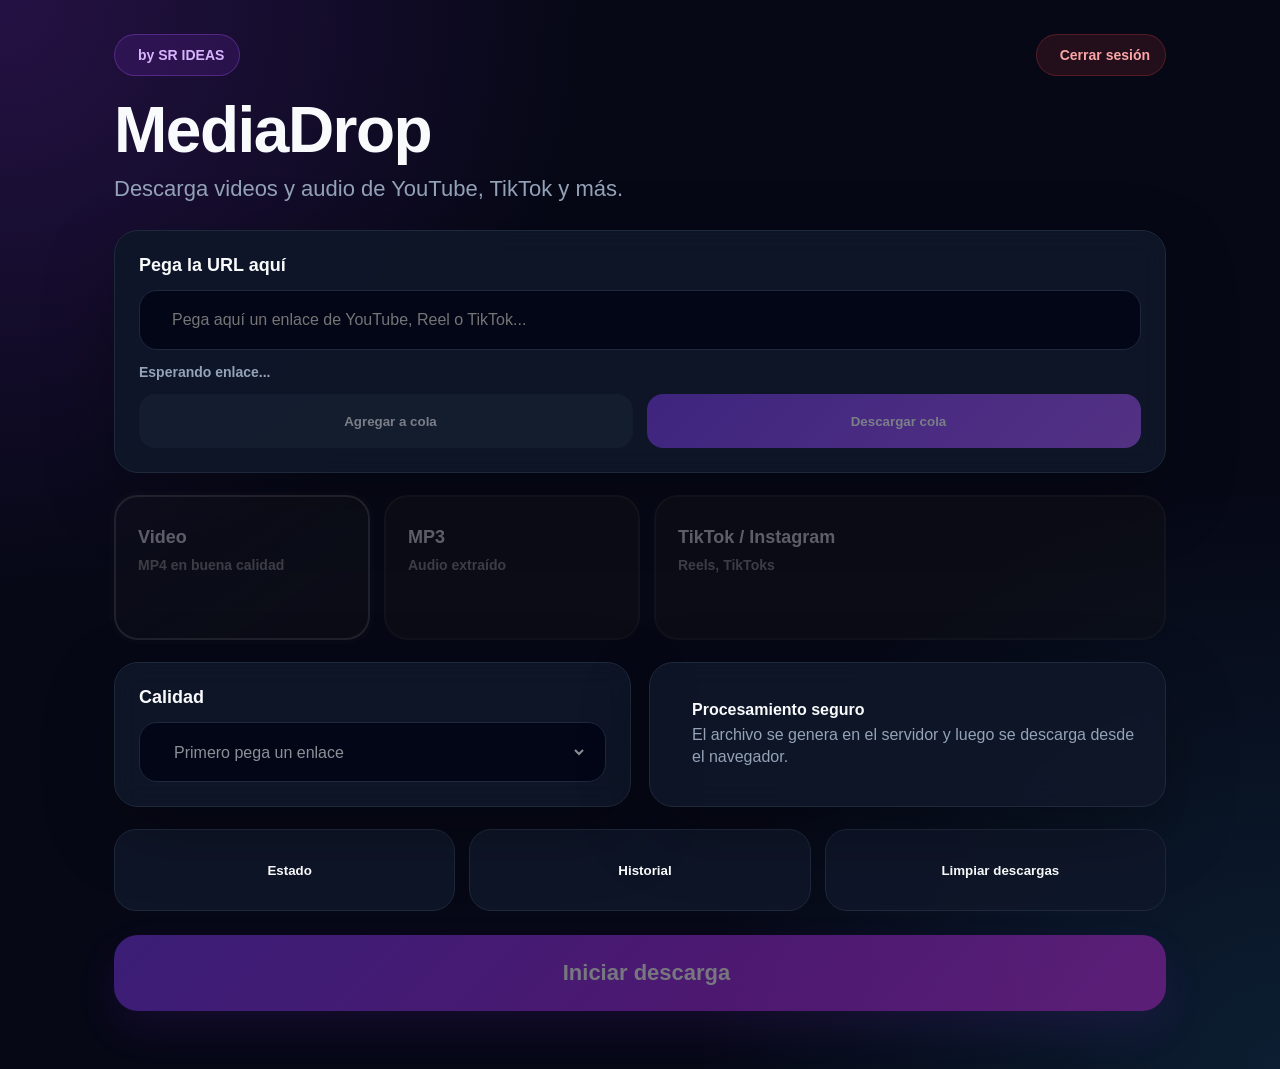
==== commit 1c8aafa5: "feat: implement download queue functionality with UI updates - Added queue management features inclu" ====
--- a/templates/index.html
+++ b/templates/index.html
@@ -3,7 +3,7 @@
 <head>
   <meta charset="UTF-8" />
   <meta name="viewport" content="width=device-width, initial-scale=1.0" />
-  <title>SR IDEAS | WEB DOWNLOADER</title>
+  <title>SR IDEAS</title>
 
   <link rel="stylesheet" href="/static/style.css" />
   <script src="https://unpkg.com/lucide@latest"></script>
@@ -13,13 +13,20 @@
 <body>
   <main class="app">
     <section class="hero">
-      <div class="badge">
-        <i data-lucide="zap"></i>
-        SR IDEAS
-      </div>
-
-      <h1>YT Downloader</h1>
-      <p>Descarga videos y audio de YouTube.</p>
+      <div class="hero-actions">
+        <div class="badge">
+          <i data-lucide="zap"></i>
+          by SR IDEAS
+        </div>
+
+        <button class="logout-btn" onclick="logout()">
+          <i data-lucide="power"></i>
+          Cerrar sesión
+        </button>
+      </div>
+
+      <h1>MediaDrop</h1>
+      <p>Descarga videos y audio de YouTube, TikTok y más.</p>
     </section>
 
     <section class="panel">
@@ -34,6 +41,18 @@
 
       <div id="autoInfoStatus" class="auto-info-status">
         Esperando enlace...
+      </div>
+
+      <div class="queue-actions">
+        <button id="addQueueBtn" class="queue-btn" onclick="addCurrentToQueue()" disabled>
+          <i data-lucide="plus"></i>
+          Agregar a cola
+        </button>
+
+        <button id="startQueueBtn" class="queue-btn queue-primary" onclick="startQueue()" disabled>
+          <i data-lucide="list-start"></i>
+          Descargar cola
+        </button>
       </div>
     </section>
 
@@ -157,6 +176,21 @@
         <i data-lucide="trash"></i>
         Limpiar historial
       </button>
+    </section>
+
+    <section id="queuePanel" class="panel hidden">
+      <label>Cola de descargas</label>
+
+      <div id="queueList" class="queue-list"></div>
+
+      <div class="queue-footer">
+        <span id="queueCount">0 enlaces en cola</span>
+
+        <button onclick="clearQueue()" class="queue-clear-btn">
+          <i data-lucide="trash"></i>
+          Limpiar cola
+        </button>
+      </div>
     </section>
 
     <button id="downloadBtn" class="download" onclick="startDownload()" disabled>
--- a/static/style.css
+++ b/static/style.css
@@ -15,6 +15,7 @@
   --pink: #ec4899;
   --blue: #38bdf8;
   --orange: #f59e0b;
+  --red: #ef4444;
 }
 
 body {
@@ -34,81 +35,26 @@
   padding: 34px;
 }
 
-.hero {
-  margin-bottom: 28px;
-}
-
-.badge {
-  display: inline-flex;
-  align-items: center;
-  gap: 8px;
-  color: #d8b4fe;
-  background: rgba(147, 51, 234, 0.14);
-  border: 1px solid rgba(168, 85, 247, 0.32);
-  padding: 9px 14px;
-  border-radius: 999px;
-  font-weight: 800;
-  margin-bottom: 18px;
-}
-
-.badge svg {
-  width: 18px;
-  height: 18px;
-}
-
-.hero h1 {
-  font-size: clamp(34px, 7vw, 64px);
-  line-height: 1;
-  margin: 0 0 14px;
-  letter-spacing: -1.5px;
-}
-
-.hero p {
-  margin: 0;
-  color: var(--muted);
-  font-size: clamp(17px, 3vw, 22px);
-}
-
-.panel {
-  background: rgba(15, 23, 42, 0.88);
-  border: 1px solid var(--border);
-  border-radius: 24px;
-  padding: 24px;
-  box-shadow: 0 24px 70px rgba(0, 0, 0, 0.26);
-  backdrop-filter: blur(14px);
-}
-
-label {
-  display: block;
-  font-weight: 900;
-  font-size: 18px;
-  margin-bottom: 14px;
-}
-
-.input-row {
-  display: grid;
-  grid-template-columns: 1fr auto;
-  gap: 14px;
-}
-
-.url-box,
-.select-wrap {
-  display: flex;
-  align-items: center;
-  gap: 12px;
-  background: #020617;
-  border: 1px solid var(--border);
-  border-radius: 18px;
-  padding: 0 18px;
-  height: 60px;
-}
-
-.url-box svg,
-.select-wrap svg {
-  width: 22px;
-  height: 22px;
-  color: var(--muted);
-  flex-shrink: 0;
+.hidden {
+  display: none !important;
+}
+
+button {
+  border: none;
+  color: white;
+  cursor: pointer;
+  font-weight: 900;
+  transition: background 0.2s ease, border-color 0.2s ease, opacity 0.2s ease;
+}
+
+button:hover:not(:disabled) {
+  transform: translateY(-1px);
+}
+
+button:disabled {
+  opacity: 0.45;
+  cursor: not-allowed;
+  transform: none;
 }
 
 input,
@@ -126,40 +72,189 @@
   cursor: pointer;
 }
 
-button {
-  border: none;
+select:disabled {
+  opacity: 0.55;
+  cursor: not-allowed;
+}
+
+label {
+  display: block;
+  font-weight: 900;
+  font-size: 18px;
+  margin-bottom: 14px;
+}
+
+/* HERO */
+
+.hero {
+  margin-bottom: 28px;
+}
+
+.hero-actions {
+  width: 100%;
+  display: flex;
+  align-items: center;
+  justify-content: space-between;
+  gap: 12px;
+  margin-bottom: 22px;
+}
+
+.badge,
+.logout-btn {
+  height: 42px;
+  min-height: 42px;
+  max-height: 42px;
+  margin: 0;
+  padding: 0 15px;
+  border-radius: 999px;
+  display: inline-flex;
+  align-items: center;
+  justify-content: center;
+  gap: 8px;
+  line-height: 1;
+  font-size: 14px;
+  font-weight: 900;
+  transform: none;
+  animation: none;
+}
+
+.badge {
+  color: #d8b4fe;
+  background: rgba(147, 51, 234, 0.14);
+  border: 1px solid rgba(168, 85, 247, 0.32);
+}
+
+.logout-btn {
+  background: rgba(239, 68, 68, 0.12);
+  color: #fca5a5;
+  border: 1px solid rgba(239, 68, 68, 0.25);
+}
+
+.logout-btn:hover {
+  background: rgba(239, 68, 68, 0.2);
+}
+
+.badge svg,
+.logout-btn svg {
+  width: 18px;
+  height: 18px;
+  display: block;
+  flex-shrink: 0;
+}
+
+.hero h1 {
+  font-size: clamp(34px, 7vw, 64px);
+  line-height: 1;
+  margin: 0 0 14px;
+  letter-spacing: -1.5px;
+}
+
+.hero p {
+  margin: 0;
+  color: var(--muted);
+  font-size: clamp(17px, 3vw, 22px);
+}
+
+/* PANELS */
+
+.panel {
+  background: rgba(15, 23, 42, 0.88);
+  border: 1px solid var(--border);
+  border-radius: 24px;
+  padding: 24px;
+  box-shadow: 0 24px 70px rgba(0, 0, 0, 0.26);
+  backdrop-filter: blur(14px);
+}
+
+.panel.small {
+  margin: 0;
+}
+
+/* INPUT */
+
+.input-row {
+  display: grid;
+  grid-template-columns: 1fr auto;
+  gap: 14px;
+}
+
+.input-row.single {
+  grid-template-columns: 1fr;
+}
+
+.url-box,
+.select-wrap {
+  display: flex;
+  align-items: center;
+  gap: 12px;
+  background: #020617;
+  border: 1px solid var(--border);
+  border-radius: 18px;
+  padding: 0 18px;
+  height: 60px;
+}
+
+.url-box svg,
+.select-wrap svg {
+  width: 22px;
+  height: 22px;
+  color: var(--muted);
+  flex-shrink: 0;
+}
+
+.auto-info-status {
+  margin-top: 14px;
+  color: var(--muted);
+  font-size: 14px;
+  font-weight: 700;
+}
+
+.auto-info-status.loading {
+  color: var(--purple-2);
+}
+
+.auto-info-status.success {
+  color: var(--green);
+}
+
+.auto-info-status.error {
+  color: var(--red);
+}
+
+/* QUEUE ACTIONS */
+
+.queue-actions {
+  display: grid;
+  grid-template-columns: 1fr 1fr;
+  gap: 14px;
+  margin-top: 14px;
+}
+
+.queue-btn {
+  min-height: 54px;
+  border-radius: 16px;
+  background: #1e293b;
   color: white;
-  cursor: pointer;
-  font-weight: 900;
-  transition: 0.2s ease;
-}
-
-button:hover {
-  transform: translateY(-1px);
-}
-
-.paste-btn,
-.preview-btn {
   display: inline-flex;
   align-items: center;
   justify-content: center;
   gap: 9px;
-  border-radius: 18px;
+  font-weight: 900;
+}
+
+.queue-btn:hover:not(:disabled) {
+  background: #334155;
+}
+
+.queue-primary {
   background: linear-gradient(135deg, #7c3aed, #a855f7);
-  padding: 0 22px;
-  min-height: 60px;
-  font-size: 16px;
-}
-
-.preview-btn {
-  width: 100%;
-  margin-top: 14px;
-  background: #1e293b;
-}
-
-.preview-btn:hover {
-  background: #334155;
-}
+}
+
+.queue-primary:hover:not(:disabled) {
+  background: linear-gradient(135deg, #8b5cf6, #c026d3);
+}
+
+/* PREVIEW */
 
 .preview {
   display: grid;
@@ -175,12 +270,79 @@
   animation: fadeUp 0.35s ease;
 }
 
-.preview img {
+.thumbnail-box {
   width: 100%;
   aspect-ratio: 16 / 9;
+  border-radius: 18px;
+  overflow: hidden;
+  background: #020617;
+  border: 1px solid var(--border);
+  position: relative;
+}
+
+.thumbnail-box img {
+  width: 100%;
+  height: 100%;
   object-fit: cover;
-  border-radius: 18px;
-  background: #020617;
+  display: block;
+}
+
+.thumbnail-box img.hidden {
+  display: none !important;
+}
+
+.platform-fallback {
+  width: 100%;
+  height: 100%;
+  display: grid;
+  place-items: center;
+  text-align: center;
+  gap: 10px;
+  padding: 18px;
+}
+
+.platform-fallback svg {
+  width: 58px;
+  height: 58px;
+}
+
+.platform-fallback span {
+  display: block;
+  font-weight: 900;
+  font-size: 18px;
+}
+
+.platform-fallback.tiktok {
+  background:
+    radial-gradient(circle at 25% 25%, rgba(56, 189, 248, 0.28), transparent 35%),
+    radial-gradient(circle at 75% 75%, rgba(236, 72, 153, 0.28), transparent 35%),
+    #020617;
+  color: #ffffff;
+}
+
+.platform-fallback.instagram {
+  background:
+    radial-gradient(circle at 20% 20%, rgba(245, 158, 11, 0.35), transparent 34%),
+    radial-gradient(circle at 80% 30%, rgba(236, 72, 153, 0.35), transparent 35%),
+    radial-gradient(circle at 50% 85%, rgba(147, 51, 234, 0.35), transparent 36%),
+    #020617;
+  color: #ffffff;
+}
+
+.platform-fallback.youtube,
+.platform-fallback.youtube_shorts,
+.platform-fallback.youtube_music {
+  background:
+    radial-gradient(circle at 50% 50%, rgba(239, 68, 68, 0.24), transparent 45%),
+    #020617;
+  color: #ffffff;
+}
+
+.platform-fallback.generic {
+  background:
+    linear-gradient(135deg, rgba(147, 51, 234, 0.25), rgba(56, 189, 248, 0.16)),
+    #020617;
+  color: #ffffff;
 }
 
 .preview h2 {
@@ -210,6 +372,8 @@
   width: 17px;
   height: 17px;
 }
+
+/* DOWNLOAD TYPES */
 
 .types {
   display: grid;
@@ -253,14 +417,22 @@
   box-shadow: 0 0 0 4px rgba(147, 51, 234, 0.12);
 }
 
+.type:disabled {
+  opacity: 0.35;
+  cursor: not-allowed;
+  filter: grayscale(1);
+}
+
+.type:disabled:hover {
+  transform: none;
+}
+
+/* SETTINGS */
+
 .settings-grid {
   display: grid;
   grid-template-columns: 1fr 1fr;
   gap: 18px;
-}
-
-.panel.small {
-  margin: 0;
 }
 
 .trust {
@@ -286,6 +458,193 @@
   margin-top: 5px;
   line-height: 1.4;
 }
+
+/* TOOLS */
+
+.tools-grid {
+  display: grid;
+  grid-template-columns: repeat(3, 1fr);
+  gap: 14px;
+  margin: 22px 0;
+}
+
+.tool-btn {
+  min-height: 82px;
+  border-radius: 22px;
+  background: rgba(15, 23, 42, 0.9);
+  border: 1px solid var(--border);
+  color: white;
+  padding: 16px;
+  display: flex;
+  align-items: center;
+  justify-content: center;
+  gap: 10px;
+  font-weight: 900;
+}
+
+.tool-btn:hover:not(:disabled) {
+  background: #111827;
+}
+
+/* STATUS + HISTORY */
+
+#statusPanel {
+  margin-bottom: 22px;
+}
+
+#historyPanel {
+  margin-top: 22px;
+  margin-bottom: 22px;
+}
+
+#statusPanel,
+#historyPanel {
+  animation: fadeUp 0.25s ease;
+}
+
+.status-grid {
+  display: grid;
+  grid-template-columns: repeat(4, 1fr);
+  gap: 10px;
+}
+
+.status-item {
+  background: #020617;
+  border: 1px solid var(--border);
+  border-radius: 18px;
+  padding: 14px;
+}
+
+.status-item strong {
+  display: block;
+  font-size: 13px;
+  color: var(--muted);
+  margin-bottom: 6px;
+}
+
+.status-ok {
+  color: var(--green);
+  font-weight: 900;
+}
+
+.status-bad {
+  color: var(--red);
+  font-weight: 900;
+}
+
+.history-list {
+  display: grid;
+  gap: 12px;
+}
+
+.history-item {
+  background: #020617;
+  border: 1px solid var(--border);
+  border-radius: 18px;
+  padding: 16px;
+}
+
+.history-item strong {
+  display: block;
+  margin-bottom: 8px;
+}
+
+.history-meta {
+  color: var(--muted);
+  font-size: 13px;
+  line-height: 1.5;
+}
+
+.preview-btn {
+  width: 100%;
+  margin-top: 14px;
+  border-radius: 18px;
+  background: #1e293b;
+  padding: 0 22px;
+  min-height: 60px;
+  font-size: 16px;
+  display: inline-flex;
+  align-items: center;
+  justify-content: center;
+  gap: 9px;
+}
+
+.preview-btn:hover:not(:disabled) {
+  background: #334155;
+}
+
+/* QUEUE PANEL */
+
+.queue-list {
+  display: grid;
+  gap: 12px;
+}
+
+.queue-item {
+  display: grid;
+  grid-template-columns: 1fr auto;
+  gap: 12px;
+  align-items: center;
+  background: #020617;
+  border: 1px solid var(--border);
+  border-radius: 18px;
+  padding: 15px;
+}
+
+.queue-item strong {
+  display: block;
+  margin-bottom: 6px;
+}
+
+.queue-item span {
+  color: var(--muted);
+  font-size: 13px;
+}
+
+.queue-remove {
+  width: 42px;
+  height: 42px;
+  border-radius: 14px;
+  background: rgba(239, 68, 68, 0.14);
+  color: var(--red);
+}
+
+.queue-status {
+  margin-top: 8px;
+  height: 8px;
+  background: #1e293b;
+  border-radius: 999px;
+  overflow: hidden;
+}
+
+.queue-status-fill {
+  height: 100%;
+  width: 0%;
+  background: linear-gradient(135deg, #9333ea, #ec4899);
+  transition: width 0.25s ease;
+}
+
+.queue-footer {
+  margin-top: 16px;
+  display: flex;
+  justify-content: space-between;
+  gap: 12px;
+  align-items: center;
+  color: var(--muted);
+}
+
+.queue-clear-btn {
+  min-height: 44px;
+  border-radius: 14px;
+  background: #1e293b;
+  color: white;
+  padding: 0 16px;
+  display: inline-flex;
+  align-items: center;
+  gap: 8px;
+}
+
+/* DOWNLOAD */
 
 .download {
   width: 100%;
@@ -302,7 +661,7 @@
 }
 
 .download:disabled {
-  opacity: 0.68;
+  opacity: 0.45;
   cursor: not-allowed;
   transform: none;
 }
@@ -311,6 +670,8 @@
   width: 27px;
   height: 27px;
 }
+
+/* PROGRESS */
 
 .progress-box {
   display: grid;
@@ -390,86 +751,52 @@
   font-size: 14px;
 }
 
-.download-link {
-  display: flex;
-  align-items: center;
-  justify-content: center;
-  gap: 11px;
+/* READY CARD */
+
+.ready-card {
   margin-top: 22px;
-  padding: 20px;
-  border-radius: 22px;
+  background: rgba(34, 197, 94, 0.12);
+  border: 1px solid rgba(34, 197, 94, 0.35);
+  border-radius: 24px;
+  padding: 22px;
+  animation: fadeUp 0.3s ease;
+}
+
+.ready-card h3 {
+  margin: 0 0 8px;
+}
+
+.ready-card p {
+  margin: 0 0 16px;
+  color: #bbf7d0;
+}
+
+.ready-actions {
+  display: grid;
+  grid-template-columns: 1fr 1fr;
+  gap: 12px;
+}
+
+.ready-actions a,
+.ready-actions button {
+  height: 54px;
+  border-radius: 16px;
+  display: grid;
+  place-items: center;
+  text-decoration: none;
   color: white;
-  text-decoration: none;
-  background: linear-gradient(135deg, #16a34a, #22c55e);
-  font-weight: 900;
-  font-size: 18px;
-}
-
-.hidden {
-  display: none !important;
-}
-
-@keyframes fadeUp {
-  from {
-    opacity: 0;
-    transform: translateY(14px);
-  }
-
-  to {
-    opacity: 1;
-    transform: translateY(0);
-  }
-}
-
-@media (max-width: 850px) {
-  .app {
-    padding: 22px;
-  }
-
-  .input-row {
-    grid-template-columns: 1fr;
-  }
-
-  .types {
-    grid-template-columns: 1fr 1fr;
-  }
-
-  .settings-grid {
-    grid-template-columns: 1fr;
-  }
-
-  .preview {
-    grid-template-columns: 1fr;
-  }
-
-  .progress-box {
-    grid-template-columns: 1fr;
-    text-align: center;
-  }
-
-  .loader-ring {
-    margin: 0 auto;
-  }
-
-  .download-stats {
-    flex-direction: column;
-  }
-}
-
-@media (max-width: 520px) {
-  .types {
-    grid-template-columns: 1fr;
-  }
-
-  .panel {
-    padding: 18px;
-  }
-
-  .download {
-    height: 68px;
-    font-size: 19px;
-  }
-}
+  font-weight: 900;
+}
+
+.ready-actions a {
+  background: var(--green);
+}
+
+.ready-actions button {
+  background: #1e293b;
+}
+
+/* MODAL */
 
 .modal-overlay {
   position: fixed;
@@ -485,7 +812,7 @@
 
 .modal {
   width: min(420px, 100%);
-  background: #0f172a;
+  background: var(--panel);
   border: 1px solid #334155;
   border-radius: 28px;
   padding: 28px;
@@ -502,22 +829,22 @@
   display: grid;
   place-items: center;
   background: rgba(147, 51, 234, 0.16);
-  color: #a855f7;
+  color: var(--purple-2);
 }
 
 .modal-icon.success {
   background: rgba(34, 197, 94, 0.16);
-  color: #22c55e;
+  color: var(--green);
 }
 
 .modal-icon.error {
   background: rgba(239, 68, 68, 0.16);
-  color: #ef4444;
+  color: var(--red);
 }
 
 .modal-icon.warning {
   background: rgba(245, 158, 11, 0.16);
-  color: #f59e0b;
+  color: var(--orange);
 }
 
 .modal-icon svg {
@@ -546,25 +873,7 @@
   font-weight: 900;
 }
 
-@keyframes fadeIn {
-  from {
-    opacity: 0;
-  }
-  to {
-    opacity: 1;
-  }
-}
-
-@keyframes popIn {
-  from {
-    opacity: 0;
-    transform: scale(0.94) translateY(12px);
-  }
-  to {
-    opacity: 1;
-    transform: scale(1) translateY(0);
-  }
-}
+/* LOGIN */
 
 .login-screen {
   min-height: 100vh;
@@ -643,375 +952,125 @@
   font-size: 13px;
 }
 
-.tools-grid {
-  display: grid;
-  grid-template-columns: repeat(3, 1fr);
-  gap: 14px;
-  margin: 22px 0;
-}
-
-.tool-btn {
-  min-height: 82px;
-  border-radius: 22px;
-  background: rgba(15, 23, 42, 0.9);
-  border: 1px solid var(--border);
-  color: white;
-  padding: 16px;
-  display: flex;
-  align-items: center;
-  justify-content: center;
-  gap: 10px;
-  font-weight: 900;
-}
-
-.tool-btn:hover {
-  background: #111827;
-}
-
-.status-grid {
-  display: grid;
-  grid-template-columns: repeat(4, 1fr);
-  gap: 10px;
-}
-
-.status-item {
-  background: #020617;
-  border: 1px solid var(--border);
-  border-radius: 18px;
-  padding: 14px;
-}
-
-.status-item strong {
-  display: block;
-  font-size: 13px;
-  color: var(--muted);
-  margin-bottom: 6px;
-}
-
-.status-ok {
-  color: #22c55e;
-  font-weight: 900;
-}
-
-.status-bad {
-  color: #ef4444;
-  font-weight: 900;
-}
-
-.history-list {
-  display: grid;
-  gap: 12px;
-}
-
-.history-item {
-  background: #020617;
-  border: 1px solid var(--border);
-  border-radius: 18px;
-  padding: 16px;
-}
-
-.history-item strong {
-  display: block;
-  margin-bottom: 8px;
-}
-
-.history-meta {
-  color: var(--muted);
-  font-size: 13px;
-  line-height: 1.5;
-}
-
-.ready-card {
-  margin-top: 22px;
-  background: rgba(34, 197, 94, 0.12);
-  border: 1px solid rgba(34, 197, 94, 0.35);
-  border-radius: 24px;
-  padding: 22px;
-  animation: fadeUp 0.3s ease;
-}
-
-.ready-card h3 {
-  margin: 0 0 8px;
-}
-
-.ready-card p {
-  margin: 0 0 16px;
-  color: #bbf7d0;
-}
-
-.ready-actions {
-  display: grid;
-  grid-template-columns: 1fr 1fr;
-  gap: 12px;
-}
-
-.ready-actions a,
-.ready-actions button {
-  height: 54px;
-  border-radius: 16px;
-  display: grid;
-  place-items: center;
-  text-decoration: none;
-  color: white;
-  font-weight: 900;
-}
-
-.ready-actions a {
-  background: #22c55e;
-}
-
-.ready-actions button {
-  background: #1e293b;
-}
+/* ANIMATIONS */
+
+@keyframes fadeUp {
+  from {
+    opacity: 0;
+    transform: translateY(14px);
+  }
+
+  to {
+    opacity: 1;
+    transform: translateY(0);
+  }
+}
+
+@keyframes fadeIn {
+  from {
+    opacity: 0;
+  }
+
+  to {
+    opacity: 1;
+  }
+}
+
+@keyframes popIn {
+  from {
+    opacity: 0;
+    transform: scale(0.94) translateY(12px);
+  }
+
+  to {
+    opacity: 1;
+    transform: scale(1) translateY(0);
+  }
+}
+
+/* RESPONSIVE */
 
 @media (max-width: 850px) {
+  .app {
+    padding: 22px;
+  }
+
+  .input-row,
+  .queue-actions,
+  .settings-grid,
+  .progress-box {
+    grid-template-columns: 1fr;
+  }
+
+  .types {
+    grid-template-columns: 1fr 1fr;
+  }
+
+  .type-wide {
+    grid-column: span 2;
+  }
+
   .tools-grid,
   .status-grid {
     grid-template-columns: 1fr;
   }
 
+  .preview {
+    grid-template-columns: 1fr;
+  }
+
+  .loader-ring {
+    margin: 0 auto;
+  }
+
+  .progress-box {
+    text-align: center;
+  }
+
+  .download-stats {
+    flex-direction: column;
+  }
+
   .ready-actions {
     grid-template-columns: 1fr;
   }
 }
 
-#statusPanel {
-  margin-bottom: 22px;
-}
-
-#historyPanel {
-  margin-top: 22px;
-  margin-bottom: 22px;
-}
-
-#statusPanel,
-#historyPanel {
-  animation: fadeUp 0.25s ease;
-}
-
-.input-row.single {
-  grid-template-columns: 1fr;
-}
-
-.auto-info-status {
-  margin-top: 14px;
-  color: var(--muted);
-  font-size: 14px;
-  font-weight: 700;
-}
-
-.auto-info-status.loading {
-  color: #a855f7;
-}
-
-.auto-info-status.success {
-  color: #22c55e;
-}
-
-.auto-info-status.error {
-  color: #ef4444;
-}
-
-.type:disabled {
-  opacity: 0.35;
-  cursor: not-allowed;
-  filter: grayscale(1);
-}
-
-.type:disabled:hover {
-  transform: none;
-}
-
-.download:disabled {
-  opacity: 0.45;
-  cursor: not-allowed;
-}
-
-select:disabled {
-  opacity: 0.55;
-  cursor: not-allowed;
-}
-
-.thumbnail-empty {
-  background:
-    linear-gradient(135deg, rgba(147, 51, 234, 0.22), rgba(56, 189, 248, 0.12)),
-    #020617;
-  position: relative;
-}
-
-.thumbnail-empty::after {
-  content: "Sin miniatura";
-  color: #94a3b8;
-}
-
-.preview img.thumbnail-empty {
-  background:
-    linear-gradient(135deg, rgba(147, 51, 234, 0.22), rgba(56, 189, 248, 0.12)),
-    #020617;
-  object-fit: contain;
-}
-
-.thumbnail-box {
-  width: 100%;
-  aspect-ratio: 16 / 9;
-  border-radius: 18px;
-  overflow: hidden;
-  background: #020617;
-  border: 1px solid var(--border);
-  position: relative;
-}
-
-.thumbnail-box img {
-  width: 100%;
-  height: 100%;
-  object-fit: cover;
-}
-
-.platform-fallback {
-  width: 100%;
-  height: 100%;
-  display: grid;
-  place-items: center;
-  text-align: center;
-  gap: 10px;
-  padding: 18px;
-}
-
-.platform-fallback svg {
-  width: 58px;
-  height: 58px;
-}
-
-.platform-fallback span {
-  display: block;
-  font-weight: 900;
-  font-size: 18px;
-}
-
-.platform-fallback.tiktok {
-  background:
-    radial-gradient(circle at 25% 25%, rgba(56, 189, 248, 0.28), transparent 35%),
-    radial-gradient(circle at 75% 75%, rgba(236, 72, 153, 0.28), transparent 35%),
-    #020617;
-  color: #ffffff;
-}
-
-.platform-fallback.instagram {
-  background:
-    radial-gradient(circle at 20% 20%, rgba(245, 158, 11, 0.35), transparent 34%),
-    radial-gradient(circle at 80% 30%, rgba(236, 72, 153, 0.35), transparent 35%),
-    radial-gradient(circle at 50% 85%, rgba(147, 51, 234, 0.35), transparent 36%),
-    #020617;
-  color: #ffffff;
-}
-
-.platform-fallback.youtube,
-.platform-fallback.youtube_shorts,
-.platform-fallback.youtube_music {
-  background:
-    radial-gradient(circle at 50% 50%, rgba(239, 68, 68, 0.24), transparent 45%),
-    #020617;
-  color: #ffffff;
-}
-
-.platform-fallback.generic {
-  background:
-    linear-gradient(135deg, rgba(147, 51, 234, 0.25), rgba(56, 189, 248, 0.16)),
-    #020617;
-  color: #ffffff;
-}
-
-.thumbnail-box {
-  width: 100%;
-  aspect-ratio: 16 / 9;
-  border-radius: 18px;
-  overflow: hidden;
-  background: #020617;
-  border: 1px solid var(--border);
-  position: relative;
-}
-
-.thumbnail-box img {
-  width: 100%;
-  height: 100%;
-  object-fit: cover;
-  display: block;
-}
-
-/* Evita que el ícono de imagen rota aparezca */
-.thumbnail-box img.hidden {
-  display: none !important;
-}
-
-.platform-fallback {
-  width: 100%;
-  height: 100%;
-  display: grid;
-  place-items: center;
-  text-align: center;
-  gap: 10px;
-  padding: 18px;
-}
-
-.platform-fallback svg {
-  width: 58px;
-  height: 58px;
-}
-
-.platform-fallback span {
-  display: block;
-  font-weight: 900;
-  font-size: 18px;
-}
-
-.platform-fallback.instagram {
-  background:
-    radial-gradient(circle at 20% 20%, rgba(245, 158, 11, 0.35), transparent 34%),
-    radial-gradient(circle at 80% 30%, rgba(236, 72, 153, 0.35), transparent 35%),
-    radial-gradient(circle at 50% 85%, rgba(147, 51, 234, 0.35), transparent 36%),
-    #020617;
-  color: #ffffff;
-}
-
-.platform-fallback.tiktok {
-  background:
-    radial-gradient(circle at 25% 25%, rgba(56, 189, 248, 0.28), transparent 35%),
-    radial-gradient(circle at 75% 75%, rgba(236, 72, 153, 0.28), transparent 35%),
-    #020617;
-  color: #ffffff;
-}
-
-.platform-fallback.youtube,
-.platform-fallback.youtube_shorts,
-.platform-fallback.youtube_music {
-  background:
-    radial-gradient(circle at 50% 50%, rgba(239, 68, 68, 0.24), transparent 45%),
-    #020617;
-  color: #ffffff;
-}
-
-.platform-fallback.generic {
-  background:
-    linear-gradient(135deg, rgba(147, 51, 234, 0.25), rgba(56, 189, 248, 0.16)),
-    #020617;
-  color: #ffffff;
-}
-
-.type-wide {
-  min-width: 0;
-}
-
-@media (max-width: 850px) {
-  .types {
-    grid-template-columns: 1fr 1fr;
-  }
-
-  .type-wide {
-    grid-column: span 2;
+@media (max-width: 620px) {
+  .queue-item {
+    grid-template-columns: 1fr;
+  }
+
+  .queue-footer {
+    flex-direction: column;
+    align-items: stretch;
   }
 }
 
 @media (max-width: 520px) {
+  .app {
+    padding: 18px;
+  }
+
+  .hero-actions {
+    gap: 8px;
+  }
+
+  .badge,
+  .logout-btn {
+    height: 38px;
+    min-height: 38px;
+    max-height: 38px;
+    font-size: 12px;
+    padding: 0 12px;
+  }
+
+  .badge svg,
+  .logout-btn svg {
+    width: 16px;
+    height: 16px;
+  }
+
   .types {
     grid-template-columns: 1fr;
   }
@@ -1019,4 +1078,13 @@
   .type-wide {
     grid-column: span 1;
   }
+
+  .panel {
+    padding: 18px;
+  }
+
+  .download {
+    height: 68px;
+    font-size: 19px;
+  }
 }
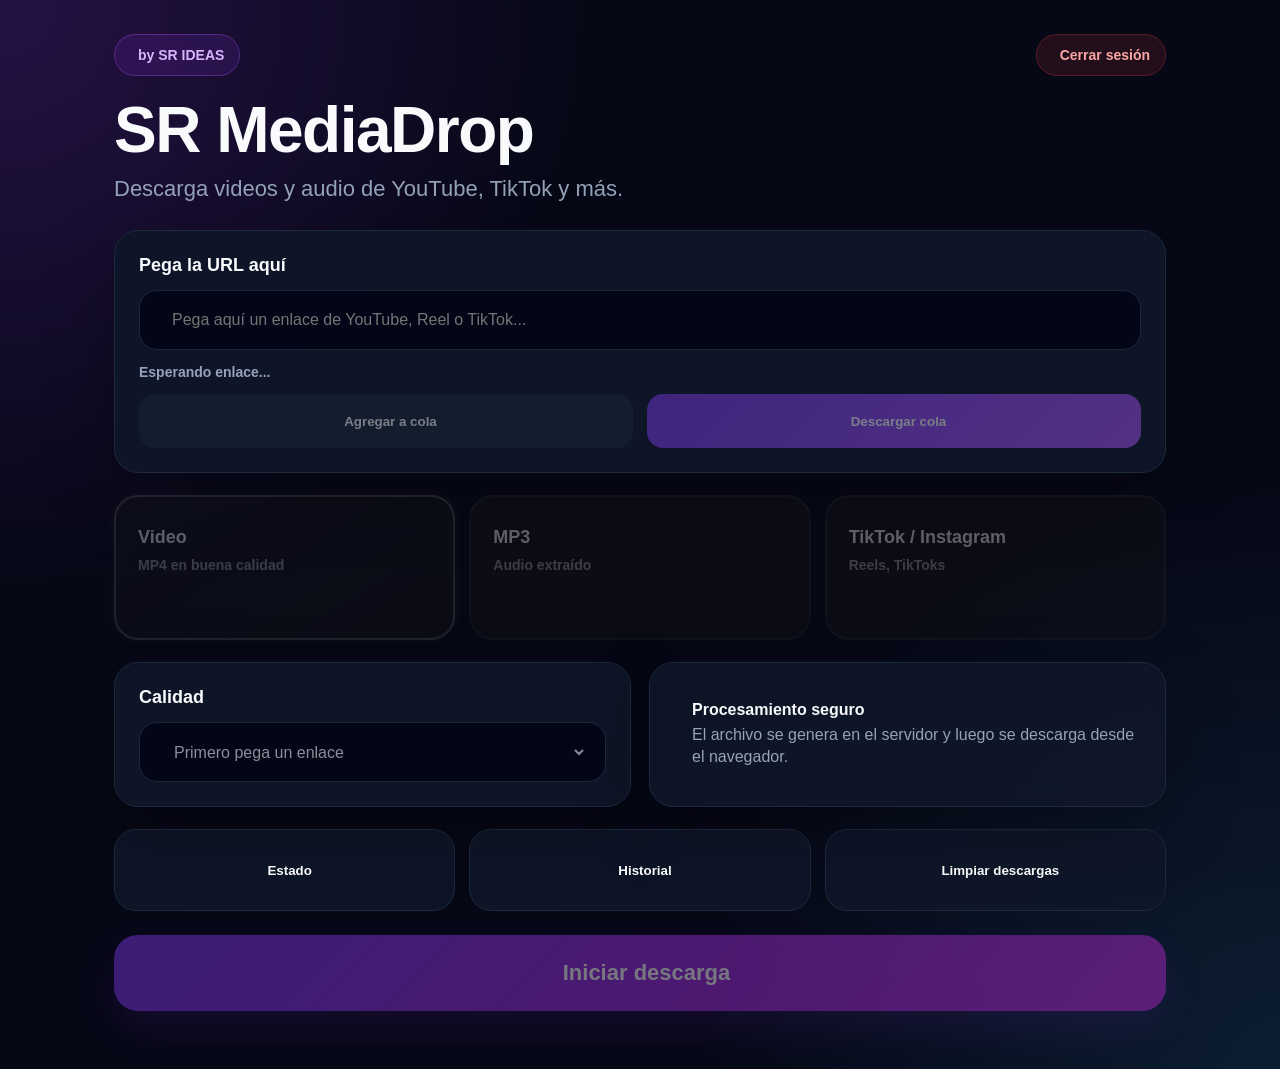
==== commit 207b2f38: "feat: enhance download queue UI and improve status handling" ====
--- a/templates/index.html
+++ b/templates/index.html
@@ -25,7 +25,7 @@
         </button>
       </div>
 
-      <h1>MediaDrop</h1>
+      <h1>SR MediaDrop</h1>
       <p>Descarga videos y audio de YouTube, TikTok y más.</p>
     </section>
 
--- a/static/style.css
+++ b/static/style.css
@@ -377,7 +377,7 @@
 
 .types {
   display: grid;
-  grid-template-columns: 1fr 1fr 2fr;
+  grid-template-columns: repeat(3, 1fr);
   gap: 14px;
   margin: 22px 0;
 }
@@ -1087,4 +1087,208 @@
     height: 68px;
     font-size: 19px;
   }
+}
+
+.queue-download-link {
+  margin-top: 12px;
+  min-height: 42px;
+  padding: 0 14px;
+  border-radius: 14px;
+  background: linear-gradient(135deg, #16a34a, #22c55e);
+  color: white;
+  text-decoration: none;
+  font-weight: 900;
+  display: inline-flex;
+  align-items: center;
+  justify-content: center;
+}
+
+.queue-download-link:hover {
+  filter: brightness(1.08);
+}
+
+.queue-item {
+  position: relative;
+  display: grid;
+  grid-template-columns: 1fr auto;
+  gap: 14px;
+  align-items: center;
+  background: #020617;
+  border: 1px solid var(--border);
+  border-radius: 20px;
+  padding: 18px;
+  overflow: hidden;
+}
+
+.queue-item-ready {
+  border-color: rgba(34, 197, 94, 0.32);
+  background:
+    linear-gradient(90deg, rgba(34, 197, 94, 0.08), transparent 38%),
+    #020617;
+}
+
+.queue-item-error {
+  border-color: rgba(239, 68, 68, 0.32);
+  background:
+    linear-gradient(90deg, rgba(239, 68, 68, 0.08), transparent 38%),
+    #020617;
+}
+
+.queue-main {
+  min-width: 0;
+}
+
+.queue-top {
+  display: flex;
+  align-items: flex-start;
+  justify-content: space-between;
+  gap: 14px;
+  margin-bottom: 12px;
+}
+
+.queue-top strong {
+  display: block;
+  font-size: 15px;
+  line-height: 1.35;
+  margin-bottom: 6px;
+}
+
+.queue-meta {
+  display: block;
+  color: var(--muted);
+  font-size: 13px;
+  line-height: 1.4;
+}
+
+.queue-badge {
+  flex-shrink: 0;
+  min-height: 30px;
+  padding: 0 12px;
+  border-radius: 999px;
+  background: rgba(148, 163, 184, 0.12);
+  color: #cbd5e1;
+  border: 1px solid rgba(148, 163, 184, 0.18);
+  display: inline-flex;
+  align-items: center;
+  justify-content: center;
+  font-size: 12px;
+  font-weight: 900;
+}
+
+.queue-badge.ready {
+  background: rgba(34, 197, 94, 0.14);
+  color: #86efac;
+  border-color: rgba(34, 197, 94, 0.28);
+}
+
+.queue-badge.error {
+  background: rgba(239, 68, 68, 0.14);
+  color: #fca5a5;
+  border-color: rgba(239, 68, 68, 0.28);
+}
+
+.queue-status {
+  height: 8px;
+  background: #1e293b;
+  border-radius: 999px;
+  overflow: hidden;
+}
+
+.queue-status-fill {
+  height: 100%;
+  width: 0%;
+  background: linear-gradient(135deg, #9333ea, #ec4899);
+  transition: width 0.25s ease;
+}
+
+.queue-item-ready .queue-status-fill {
+  background: linear-gradient(135deg, #16a34a, #22c55e);
+}
+
+.queue-ready-row,
+.queue-message-row {
+  margin-top: 14px;
+  display: flex;
+  align-items: center;
+  justify-content: space-between;
+  gap: 14px;
+}
+
+.queue-ready-text {
+  color: #86efac;
+  font-size: 13px;
+  font-weight: 800;
+  display: inline-flex;
+  align-items: center;
+  gap: 7px;
+}
+
+.queue-ready-text svg {
+  width: 16px;
+  height: 16px;
+}
+
+.queue-message {
+  color: var(--muted);
+  font-size: 13px;
+}
+
+.queue-download-link {
+  min-height: 42px;
+  padding: 0 16px;
+  border-radius: 14px;
+  background: linear-gradient(135deg, #16a34a, #22c55e);
+  color: white;
+  text-decoration: none;
+  font-weight: 900;
+  display: inline-flex;
+  align-items: center;
+  justify-content: center;
+  gap: 8px;
+  box-shadow: 0 10px 24px rgba(34, 197, 94, 0.18);
+}
+
+.queue-download-link svg {
+  width: 17px;
+  height: 17px;
+}
+
+.queue-download-link:hover {
+  filter: brightness(1.08);
+}
+
+.queue-remove {
+  width: 42px;
+  height: 42px;
+  border-radius: 14px;
+  background: rgba(239, 68, 68, 0.14);
+  color: #ef4444;
+  display: grid;
+  place-items: center;
+}
+
+.queue-remove svg {
+  width: 18px;
+  height: 18px;
+}
+
+@media (max-width: 620px) {
+  .queue-item {
+    grid-template-columns: 1fr;
+  }
+
+  .queue-top,
+  .queue-ready-row {
+    flex-direction: column;
+    align-items: stretch;
+  }
+
+  .queue-badge,
+  .queue-download-link {
+    width: 100%;
+  }
+
+  .queue-remove {
+    width: 100%;
+  }
 }
